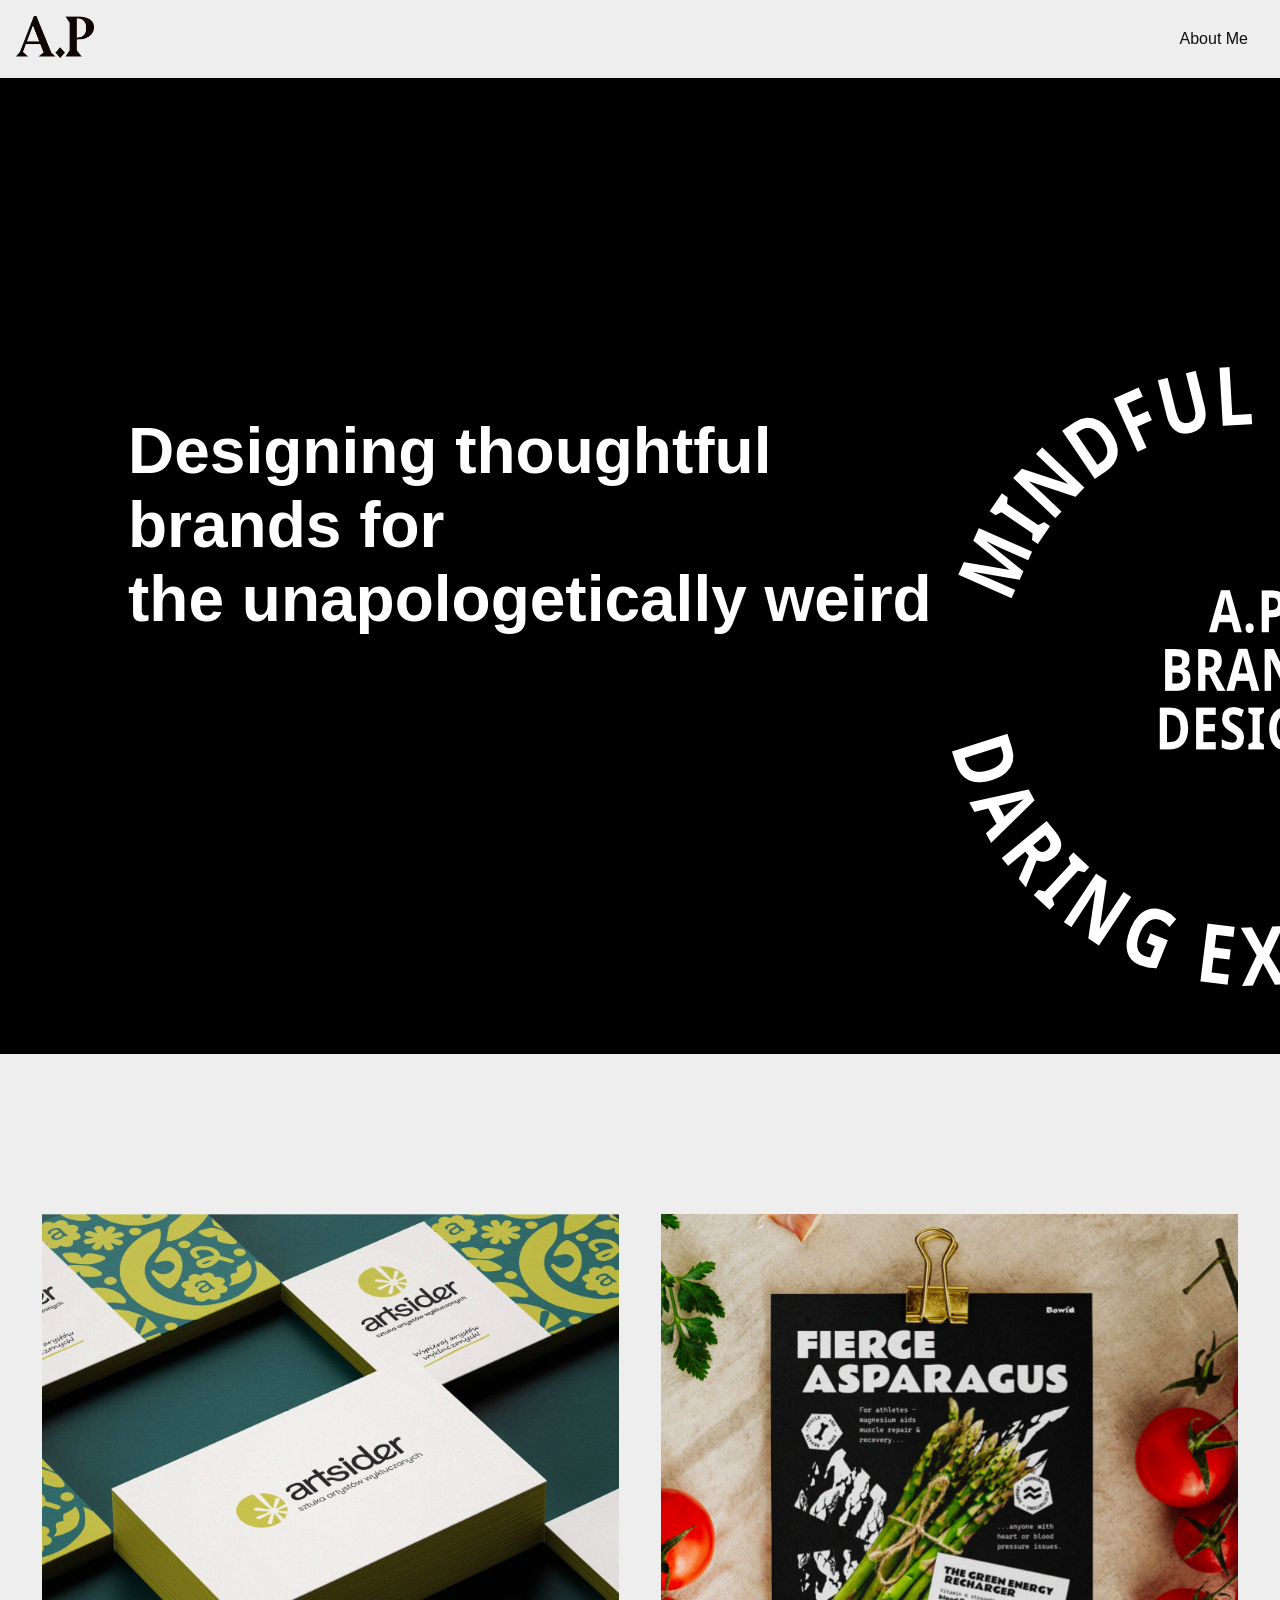
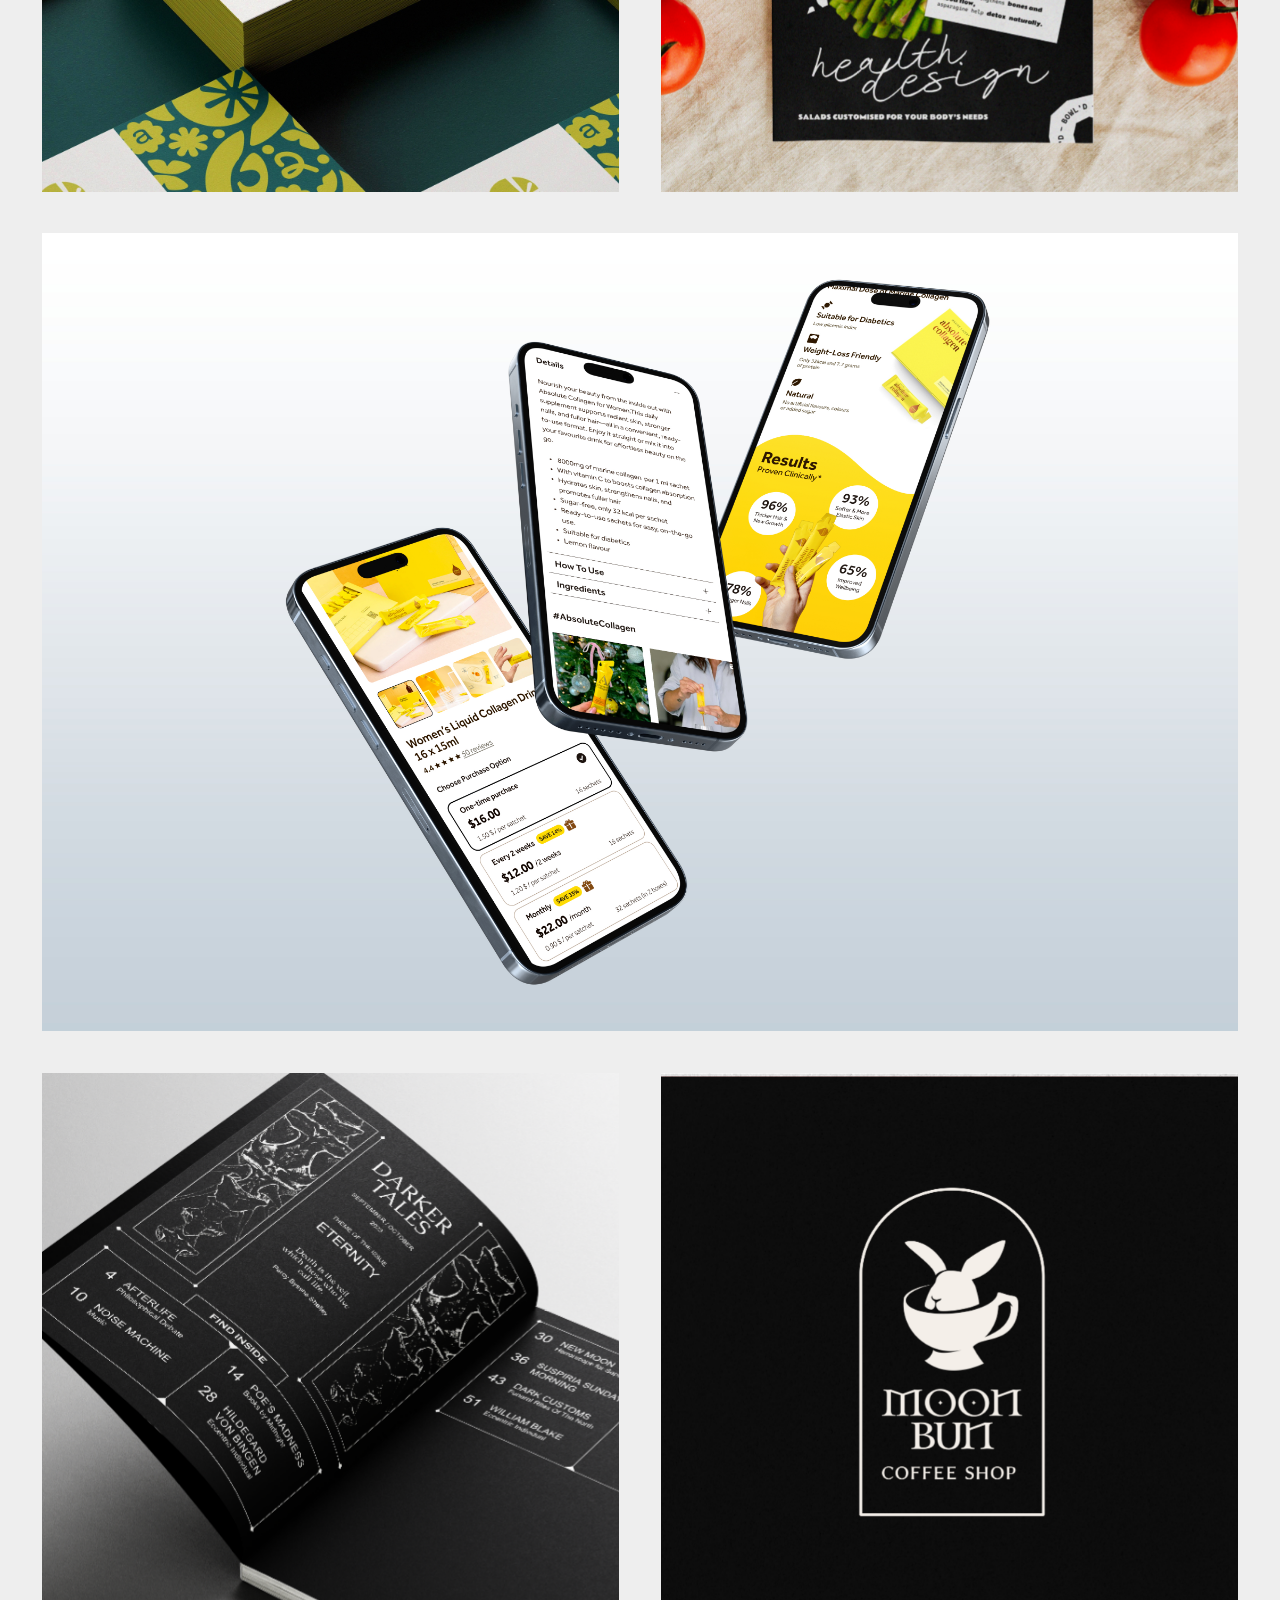
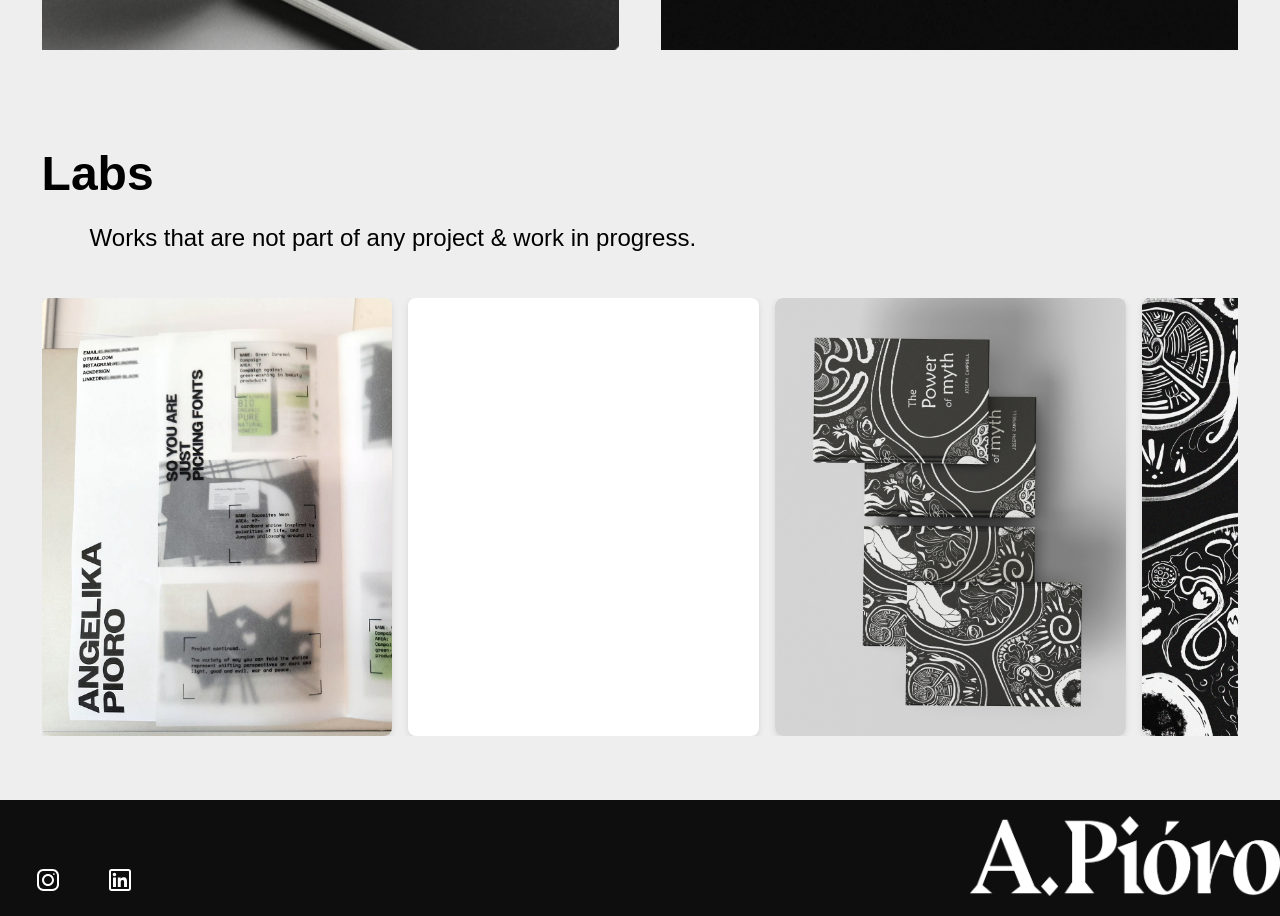
==== index.html @ 78fd86d2 "checking why the hell doesnt my live server works" ====
<!DOCTYPE html>
<html lang="en">
<head>
    <base href="https://apioro.github.io/portfolio/">
    <meta charset="UTF-8">
    <meta name="viewport" content="width=device-width, initial-scale=1.0">
    <title>Portfolio - Home</title>
    <link href="https://fonts.googleapis.com/css2?family=Urbanist:wght@400;500;700&display=swap" rel="stylesheet">
    <link rel="stylesheet" href="styles.css">
    <!-- Favicon for light mode -->
    <link rel="icon" href="logo/favicon-black.svg" media="(prefers-color-scheme: light)">

    <!-- Favicon for dark mode -->
    <link rel="icon" href="logo/favicon-white.svg" media="(prefers-color-scheme: dark)">
   
</head>
<body>
    <div id="navbar"></div>
   
     <!-- just for now taken away
        <section id="intro">
        <div id="intro-container">
            <div id="typing-text"></div>
        </div>
        <script src="intro.js"></script> -->

        <div class="header-wrapper black">
            <div>
                <div class="title white"> Designing thoughtful brands for 
                    <br> the unapologetically weird </div>
            </div>
            <div>
                <div class="badge"><img src="badge-noto-sans.png"></div>
            </div>
        </div>
        

    <section id="graphic-design">
        <div class="grid-container" id="grid-container">
            <!-- Tiles will be dynamically added here -->
        </div>
    <div class="project-title-index">Labs</div>
    <div class="text-index">Works that are not part of any project & work in progress.</div>
        <div class="gallery-container" id="gallery">
            <div class="gallery" id="galleryInner"></div>
        </div>

    </section>

    <script src="homepage-projects.js"></script>



    <script src="gallery.js"></script>

       
    <div id="footer-placeholder"></div>
    <script src="footer-loader.js"></script>
    <script src="menu-loader.js"></script>

</body>
</html>
---- styles.css ----
/* FONTS */
/* Bold BLUU NEXT */
@font-face {
  font-family: 'Bluu Next';
  src: url('/fonts/BluuNext-Bold.otf') format('opentype');
  font-weight: 700;
  font-style: normal;
  font-display: block;  /* text stays invisible until font loads */
}

/* Bold Italic */
@font-face {
  font-family: 'Bluu Next';
  src: url('/fonts/BluuNext-Bolditalic.otf') format('opentype');
  font-weight: 700;
  font-style: italic;
  font-display: block;  /* text stays invisible until font loads */
}
:root {
  overscroll-behavior: none;
}
/* Google Font: Urbanist */
body {
    font-family: 'Noto Sans', sans-serif;
    margin: 0;
    padding: 0;
    box-sizing: border-box;
    font-size: 16px;
    background-color: #eeeeee;
    min-height: 100vh;
     transition: background-color 0.2s ease;

      overscroll-behavior: none;
      overflow-x: hidden;
  
}

/* The article fills all the space between header & footer */

body {
  display: flex;
  flex-direction: column;
}


main {
overflow-x: hidden;
  flex: 1;
}


/*--__________*/


body.lightbox-open {
  overflow: hidden;
}

body.page-contact{
    background-color: #0e0e0e;
}

body.page-contact .nav-list{
    background-color: #0e0e0e;
}


header {
    position: sticky;
    top: 0;
    background-color: #333;
    z-index: 1000;
    width: 100%;
}

#footer-placeholder {
    display: flex;
    background-color: #0e0e0e;;
    z-index: 1000;
    padding:  1rem 2rem;
    padding-right: 0;
    justify-content: space-between;
    align-items: flex-end;
    
}

#footer-links {
    display: flex;
    flex-direction: row;
    gap: 2.5rem;        /* spacing between <a> items */
    align-items: flex-end; /* vertical alignment */
}

#footer-links h2 {
    margin: 0;
    font-size: 1.5rem;
}

#footer-links a {
   
    color: #fff;
    text-decoration: none;
    font-weight: 200;
}

/* footer logo */
#footer-logo img {
    max-height: 80px; /* scaled for responsiveness */
    width: auto;
}

.social-icon{
  max-width: 32px;
}

/* responsive for smaller screens */

   @media (max-width: 768px) {
    #footer-placeholder {
        padding: 1rem 2rem;
    }

     #footer-links {
        gap: 1rem;  
    }

    #footer-links h2 {
        font-size: 1rem;   /* shrink links slightly */
    }
    #footer-logo img {
        max-height: 40px;
    }
   

    .social-icon{
    max-width: 32px;
}
    }

  a .logo{
    text-decoration: none;
  }

#navbar {
    
    display: flex;
    justify-content: space-between;
    align-items: center; /* center vertically based on content */
    padding: 1rem 2rem 1rem 1rem;
    background-color: #eeeeee;
    
    position: sticky;
    top: 0;
    z-index: 1000;
    height: auto; /* or just remove it */
}

#navbar.logo {
    display: flex;
    flex-shrink: 0; 
    align-items: center; /* ensures the image sits centered in its container */
}

#navbar .logo img {
    content: url('/logo/initials-logo-black.png');
    max-height: 42px;         /* Set a relative height that fits your navbar */
    width: auto;            /* Keep aspect ratio */
    padding-top: 0px;
    margin-left:0px;
    
}

body.page-contact #navbar .logo img {
  content: url('/logo/initials-logo-white.png');
}



 @media (max-width: 768px) {
    .logo img{
    max-height: 34px;         /* Set a relative height that fits your navbar */
    width: auto;            /* Keep aspect ratio */
    padding-top: 0px;
    margin-left:0px;

    }
   

 }



.nav-list {
    list-style: none;
    display: flex;
    gap: 2rem;
    margin: 0;
    padding: 0;
    
}

.nav-list li a {
     font-family: 'Noto Sans', sans-serif;
    font-size: 1rem;
    text-decoration: none;
    color: rgb(15, 15, 15);
    transition: color 0.3s ease;
}
 @media (max-width: 768px){
     .nav-list li a {
    font-size: 1rem; /* smaller than default 1.3rem */
    }
 }

.nav-list li a.active {
    font-weight: bold;           
    pointer-events: none;      
    color: #996211;             
}

.nav-list li a:hover {
    color: #996211;
}

/*NAV CUSTOM COLORS FOR THE BODY PAGE CONTACT */

body.page-contact #navbar {
    background-color: #0e0e0e;; 
}

body.page-contact #navbar .nav-list li a {
    color: #ececea; 
}

body.page-contact #navbar .nav-list li a :hover{
    color: #000;
}




.button-wrapper {
    display: flex;
    justify-content: center; 

    margin: 2rem;
    margin-bottom: 4rem;
}
.button {

    font-family: Urbanist;
    font-size: 20px;
    color: #000;
    background: transparent;   /* initial background */
    text-decoration: none;     /* remove underline */
    
    width: fit-content;
    display: flex;
    padding: 15px 19px;
    justify-content: center;
    align-items: center;

    gap: 10px;

    border: 1.4px solid #323232;
}

.button:hover,
.button:focus{
    background: #705B06;
    color: #dfdbd3;
    border: 1.4px solid #dfdbd3;

    cursor: pointer;
}


/*Gallery (labs) index page*/

.gallery-container {
  margin-top:0.5rem;
  overflow-x: auto;
  overflow-y: hidden;
  white-space: nowrap;
  -webkit-overflow-scrolling: touch;
  scrollbar-width: none; /* Firefox */
}

.gallery-container::-webkit-scrollbar {
  display: none; /* Chrome, Safari */
}


.gallery {
  display: flex;
  gap: 16px;
}

.gallery-item {
  flex: 0 0 calc((100% / 3.3) - 12px); /* 4 items per view with spacing */
  background: white;
  border-radius: 8px;
  box-shadow: 0 2px 6px rgba(0,0,0,0.1);
  text-align: center;
  overflow: hidden;
}

.gallery-item {
  flex: 0 0 calc((100% / 3.3) - 12px); /* 4 items per view with spacing */
  background: white;
  border-radius: 8px;
  box-shadow: 0 2px 6px rgba(0,0,0,0.1);
  text-align: center;
  overflow: hidden;
}

.gallery-item img {
  width: 100%;
  height: auto;
  display: block;
}

.gallery-item img,
.gallery-item video {
  user-drag: none;          /* Safari */
  -webkit-user-drag: none;  /* Safari */
  -moz-user-drag: none;     /* Firefox */
  -ms-user-drag: none;      /* IE/Edge */
  pointer-events: auto;     /* Keep clickable */
  user-select: none;        /* Prevent text selection */
  -webkit-user-select: none;
  -moz-user-select: none;
  -ms-user-select: none;

   transition: transform 0.3s ease;
  will-change: transform;
  
}

.gallery-item:hover img,
.gallery-item:hover video {
  transform: scale(1.03);
}


.header-wrapper{
    display: flex;
    flex-direction:row;
    padding-top: 18rem;
    padding-bottom: 4rem;
    margin-bottom: 6rem;
    padding-left: 8rem;
    padding-right: 8rem;
}

.header-wrapper.black{
    background-color: #000;
}


.title {
    font-size: 4rem;
    font-weight: bold;
    padding-bottom: 0rem;
    padding-top:3rem;
}

.title.white {
  color: white;
}

.subheader {
    font-size: 1.2rem;
    font-weight: bold;
    padding-bottom: 0rem;
    padding-top: 0.6rem;
}

.badge{
      width: 200px;
  right: 0;
  bottom: 0;
}


/*for js lightbox(large image ) effect */

#lightboxOverlay {
    position: fixed;
  top: 0;
  left: 0;
  width: 100vw;
  height: 100vh;                /* full viewport height */
  background-color: rgba(0, 0, 0, 0.8);
  display: flex;
  justify-content: center;
  align-items: center;
  cursor: pointer;
  z-index: 1000;               /* make sure it’s above everything */
  
  /* Fix stacking and rendering bugs on mobile Firefox */
  transform: translateZ(0);
  contain: strict;

  /* Enable smooth scrolling if content overflows */
  overflow: auto;
  -webkit-overflow-scrolling: touch;
  
  /* Start hidden, for your fade-in */
  opacity: 0;
  transition: opacity 0.35s ease;
}

#lightboxOverlay.visible {
  opacity: 1;
}

#lightboxOverlay img {
  opacity: 0;
  transform: scale(0.9);
  transition: opacity 0.35s ease, transform 0.35s ease;
}

#lightboxOverlay.visible img {
  opacity: 1;
  transform: scale(1);
}


/*end of gallery*/
section {
    flex: 1;
    box-sizing: border-box;
    padding: 4rem 2.6rem;
    text-align: left;  /* Align text to the left */
}

@media (max-width: 768px) {
    
   section {
      box-sizing: border-box;
    padding: 4rem 0.6rem;
    text-align: left;  /* Align text to the left */
  
}
}


#project1 {
    padding: 50px 20px;
    text-align: left;  /* Align text to the left */
}

.project-header {
    display: flex;
    flex-direction: column;
    align-items: center;
   margin-top:0;
    max-width: 76vw;
    margin: auto;
}

.project-header h1{
    font-size: 3.2rem;
    margin-top: 70px;
    margin-bottom: 0;
}

.project-image {
    background-color: #ccc; /* Placeholder color */
    width: fit-content;     /* Full width */
    height: auto;          /* Set height to auto for flexibility */
    max-width: 76vw;
    border-radius: 20px;   /* Rounded corners */
    padding: 0;
    overflow: hidden;       /* Ensures no overflow */
}

.project-image img {
    width: 100%;            /* Ensures the image fills the container */
    height: auto;          /* Keeps the aspect ratio */
    border-radius: 20px;   /* Rounded corners */
    display: block;       /* Ensures the image is a block element */
    object-fit: cover;      /* Ensures the image covers the area */
}

.project-details {
    display: flex;
    flex-direction: column;
    gap: 20px; /* Space between sections */
    max-width: 76vw;
    margin: 100px auto 140px auto;
}


.project-details h2{
    margin-top: 0;
}



.project-info {
    display: flex;
    flex: 1 1 200px;
    flex-wrap: wrap; /* Allow wrapping for smaller screens */
    justify-content: space-between;
    gap: 100px; /* Space between items */
    max-width: 70vw;
    margin-top: 60px;
}

.project-info div {
    
    flex: 0 1 auto;       /* Items grow to fit content but also shrink */
    max-width: 250px;
    width: fit-content;     
    font-size: 1.1rem;
    font-weight: 500;
    line-height: 2rem;
    color: hsl(0, 0%, 31%);
}

.tasks ul{
    list-style-type: none;
    padding: 0;             /* Removes default padding */
    margin: 0;              /* Removes default margin */
}

.tools ul{
    list-style-type: none;
    padding: 0;             /* Removes default padding */
    margin: 0;              /* Removes default margin */
}

.project-info strong {
    font-weight: 700; /* Bold for titles */
}

.case-study {
    display: flex;
    min-width: 500px;
    max-width: 950px;          /* Set your desired maximum width */
    background-color: #f0f0f0;  /* Light gray background */
    border-radius: 10px;        /* Rounded corners */
    margin: 20px auto;             /* Spacing between case studies */
    text-decoration: none;             /* Remove default anchor styles */
    transition: transform 0.3s;       /* Smooth transition for hover effect */
    padding: 20px;              /* Padding inside the case study */
}

.case-study:hover {
    transform: scale(1.02);           /* Slightly enlarge on hover */
}

.case-study-info {
    flex: 1;                    /* Takes up the remaining space */
    padding: 20px;             /* Padding around text */
}

.case-study-image {
    background-color: #ccc;    /* Grey rectangle for placeholder */
    flex: 0 0 200px;           /* Fixed width for image section */
    height: 150px;             /* Set height for image */
    border-radius: 10px;       /* Rounded corners */
    margin-right: 20px;        /* Spacing between image and text */
}

.case-study h2 {
    font-size: 1.5rem;         /* Size for the title */
    margin: 10px 0;           /* Spacing around the title */
    text-decoration: none;
    color: #000;
}

.case-study p {
    color: #444;               /* Darker text for description */
    
    line-height: 1.6;          /* Increase line spacing for readability */
}

/* Section Colors (If needed) */
#ux-cases {
    background-color: #fff;    /* White background for case studies */
}

/* Tile Styles for project pages - no zoom in*/

.grid-item {
    width: 100%;
    position: relative;
    overflow: hidden;
    border-radius: 0px; /* Rounded corners */
    
}

.grid-item img {
    width: 100%;
    height: auto;     /* this keeps the aspect ratio */
    max-height: 100vh; 
    display: block;
    border-radius: 0px; /* Match the border-radius of the tile */
    object-fit: cover;
    object-position: 50% 50%;
    
}

/* Classes for different sizes of items */
.grid-item.large {
    grid-column: span 2; /* Span 2 columns */
}

.grid-item.half {
    grid-column: span 1; /* Span 1 column */
}


.grid-item h2 {
    font-size: 1.5rem;            /* Size for the title */
    margin: 10;                    /* Remove default margins */
    color: #000;                  /* Title color */
}


@media (max-width: 768px) {
    .grid-item.large,
    .grid-item.half {
        grid-column: span 1;         /* full width of single column */
    }
}



/* Tile Styles for homepage*/

.homepage-grid-item {
    width: 100%;
    position: relative;
    overflow: hidden;
    border-radius: 0px; /* Rounded corners */
    transition: transform 0.3s;
    background-color: transparent; /* Placeholder background */
    
    
}

.homepage-grid-item img {
    width: 100%;
    height: auto;     /* this keeps the aspect ratio */
    max-height: 100vh; 
    display: block;
    border-radius: 0px; /* Match the border-radius of the tile */
    object-fit: cover;
    object-position: 50% 50%;
    
}

/* Classes for different sizes of items */
.homepage-grid-item.large {
    grid-column: span 2; /* Span 2 columns */
}

.homepage-grid-item.half {
    grid-column: span 1; /* Span 1 column */
}

.homepage-grid-item img,
.homepage-grid-item video {
  transition: transform 0.3s ease;
  will-change: transform;
}

.homepage-grid-item:hover img,
.homepage-grid-item:hover video {
  transform: scale(1.03);
}

.homepage-grid-item h2 {
    font-size: 1.5rem;            /* Size for the title */
    margin: 10;                    /* Remove default margins */
    color: #000;                  /* Title color */
}

/* Base overlay styling */
.overlay {
  position: absolute;
  top: 0;
  left: 0;
  width: 100%;
  height: 100%;
  pointer-events: none;
  opacity: 0;
  transition: opacity 0.4s ease;
}

.homepage-grid-item:hover .overlay {
  opacity: 1;
}

/* Shared text styles */
.overlay-title,
.overlay-category {
  position: absolute;
  font-family: 'Urbanist', sans-serif;
  font-weight: 800;
  font-size: 2.1rem;
  padding: 0.6em 1em;
  pointer-events: none;
  text-transform: uppercase;
  letter-spacing: 0.05em;
}

/* Positioning */
.top-left {
  top: 0;
  left: 0;
}

.bottom-right {
  bottom: 0;
  right: 0;
}

/* Themes */
.overlay.light .overlay-title,
.overlay.light .overlay-category {
  color: rgb(252, 251, 247);
}

.overlay.dark .overlay-title,
.overlay.dark .overlay-category {
  color: rgb(14, 13, 13);
}

@media (max-width: 768px) {
    .overlay-title, .overlay-category {
        font-size: 1.2rem;  /* smaller on tablets */
    }
   
}

/* Tile Styles for inside projects*/


.grid-container {
    box-sizing: border-box;
    display: grid;
    grid-template-columns: 1fr 1fr; /* it should be: repeat(10, 1fr) - later but it changes on homepage for some reason too! */
    gap: 2.6rem;
    max-width: 100%;
    margin: 0 auto;
    width: 100%; /* Full container width */
    grid-auto-rows: auto; /* Ensures equal height for items */
    
}


@media (max-width: 768px) {
    .grid-container {
        grid-template-columns: 1fr; /* stack all items in one column */
        padding: 0 10px;             /* optional padding */
        gap: 1rem;                   /* spacing between items */
    }

    .homepage-grid-item.large,
    .homepage-grid-item.half {
        grid-column: span 1;         /* full width of single column */
    }
}


.project-title-index {
    text-align: left;      /* aligns the text to the left*/
    padding-right: 3rem;    /* optional spacing from the edge */
    padding-top: 6rem;
    padding-bottom: 1.4rem;
    font-size: 3rem;
    font-weight: bold;
}

.text-index {
    font-size: 1.5rem;
    font-weight: 500;
    padding-left: 3rem;
    padding-bottom: 2.4rem;
}


@media (max-width: 768px) {
  .project-title-index {
    padding-left: 1rem;
    font-size: 2.2rem;
  }
  .text-index {
    font-size: 1.2rem;
    font-weight: 500;
    padding-left: 1rem;
    padding-bottom: 2.4rem;
    }

}

.project-info-container {
    display: flex;
    padding-left: 8rem;
    padding-right: 8rem;
    padding-top: 3rem;
    padding-bottom: 3.4rem;
    gap:6rem;
    
}


.project-description-graphic-design {
    line-height: 2rem;
    font-size: 1.2rem;
    font-weight: 500;
   flex: 1;
    
    

}

.project-description-graphic-design b{

    font-weight: 900;

}

.project-title-graphic-design {
    font-size: 5rem;
    font-weight: bold;
    padding-left: 8rem;
    padding-bottom: 0rem;
    padding-top:3rem;

}

.project-tags {
    font-size: 1.2rem;
    text-transform: capitalize;
    font-weight: bold;
    padding-left: 8rem;
    padding-bottom: 0rem;
    padding-top:0.6rem;

}

@media (max-width: 768px) {  /* adjust breakpoint if needed */
  .project-info-container {
    flex-direction: column; /* stack vertically on small screens */
    gap: 1.5rem;            /* space between items */
    padding-left: 2rem;     /* reduce padding for mobile */
    padding-right: 2rem;
    padding-bottom: 3rem;
  }
.project-title-graphic-design {
    font-size: 2.2rem;
    font-weight: bold;
    padding-left: 2rem;
    padding-bottom: 1.4rem;

}
  .project-description-graphic-design {
    width: 100%;            /* make each description full width */
  }
}


.fade-in-up {
  opacity: 0;
  transform: translateY(30px);
  transition: opacity 0.8s ease-out, transform 0.8s ease-out;
  will-change: opacity, transform;
}

.fade-in-up.visible {
  opacity: 1;
  transform: translateY(0);
}




/* Container centered vertically and horizontally */
#intro-container {
    display: flex;
    justify-content: center; /* Horizontally center the block */
    /* align-items: center; Vertically center the block */
    height: 40vh; /* Full viewport height */
    padding: 20px;
}

/* Text block */
#typing-text {
    font-size: 6.5rem; /* Adjust text size */
    font-weight: 700;
    max-width: 1200px; /* Constrain the block width */
    width: 100%; /* Make it responsive */
    line-height: 1.2; /* Space between lines */
    text-align: center; /* Text starts from the left */
    white-space: pre-wrap; /* Ensure text wraps to the next line */
}

@media (max-width: 768px) {
    #typing-text {
        font-size: 7vw; /* Increase font size for small screens */
        padding: 10px; /* Add padding for better spacing */
        max-width: 100%; 
    }
}

/* For the highlighted last word "sensible" */
.highlight-sensible {
    color: #fede0c;
}

.highlight-creative {
    color: #9ac4f8;
}

.highlight-fun {
    color: #d44ef9 ;
}

.highlight-boonka {
    color: #550a26;
}

.highlight-lizzanka {
    color: #6aba01;
}

.content-project {
    display: flex; /* Flexbox for sidebar and content */
    align-items: flex-start; /* Align to the top */
} 



/* Sidebar */
.sidebar-project {
    
    width: 300px; /* Fixed width for sticky behavior */
    position: sticky;
    top: 60px; /* Distance from the top when sticky */
    margin-right: 30px;
    padding: 0;
    box-sizing: border-box; /* Include padding in width */
    flex-grow: 0;
}

.sidebar-project ul {
    list-style: none;
    margin: 0;
    padding: 0;
}

.sidebar-project a {
    text-decoration: none;
    color: rgb(102, 102, 102);
    padding: 20px;
    line-height: 3rem;
    font-size: 1.2rem;
    padding: 0;
}

.sidebar-project a:hover {
    color: black;
    font-weight: 500;
    transition: all 0.3s;
}

.sidebar-project a.active {
    color: rgb(0, 0, 0);
    font-weight: 500;

}





/* Content */
.project-part {
    flex: 1; /* Take up the remaining space */
    padding: 20px;
    max-width: 950px; /* Optional width cap */
    box-sizing: border-box;
}

.logo-section {
    width: fit-content;
    margin: auto;
}
.project-part h1 {
    font-weight: 700;
    text-align: left;
    font-size: 3.6rem;
    margin-bottom: 30px;
    margin-top: 0;
    
}

.project-part h3 {
    font-weight: 500;
    text-align: left;
    font-size: 2rem;
    margin-bottom: 0;
    margin-top: 0;
    
}
.project-part h4 {
    font-weight: 600;
    text-align: left;
    font-size: 1.2rem;
    margin-bottom: 10px;
    margin-top: 0;
    
}

.project-part .h2-center {
    font-size: 2.8rem;
    font-weight: 700;
    margin-bottom: 20px;
    text-align: center;
}

.project-part .h2-left {
    font-size: 2.8rem;
    font-weight: 700;
    margin-bottom: 20px;
    text-align: left;
}

.project-part .p-center {
    font-size: 1rem;
    line-height: 1.5;
    max-width: 500px;
    margin: 0 auto;
    margin-bottom: 80px;
    margin-top: 30px;
    text-align: center;
}

.project-part .p-left  {
    font-size: 1rem;
    text-align: left;
    line-height: 1.8;
    max-width: fit-content;
    margin: 0 ;
    margin-bottom: 10px;
    margin-top: 0;
}

  .project-part  li {
    margin-bottom: 16px;
    list-style-position: outside;
  }

  .project-part  img {
   max-width: 800px;
  }


.content-tile-top {
    display: flex;
    align-items: center;
    background-color: #dfdbd3;
    border-radius: 20px 20px 0px 0px;
    font-size: 1rem;
    text-align: left;
    line-height: 1.8;
    padding: 36px;
    margin-bottom: 10px;  
    
}

.inner-container-50 {
    flex:1 1 0px;
    width: 0;
    
}
.header-and-icon{
    display: flex;
    align-items: center;
    font-size: 1.8rem;
    gap:20px;
}

.content-tile-middle {
    display: flex;
    align-items: center;
    background-color: #dfdbd3;
    font-size: 1rem;
    text-align: left;
    line-height: 1.8;
    padding: 36px;
    margin-bottom: 10px;

}
.content-tile-bottom {
    display: flex;
    align-items: center;
    background-color: #dfdbd3;
    border-radius: 0px 0px 20px 20px;
    font-size: 1rem;
    text-align: left;
    line-height: 1.8;
    padding: 36px;
    margin-bottom: 140px;

}
.content-tile p {
    margin:0;
}
/*  
.custom-divider {
    justify-content: center ;
    display: flex;
    border-top: 1px solid #666; 
    max-width: 950px;        
    margin: 100px auto;      */    

.dynamic-content-container {
    max-width: 950px;
    margin: auto;
    display: flex;
    flex-wrap: wrap;
    justify-content: space-between;
    gap: 20px;
}

/* dynamic container is a wrapper */

.dynamic-content-container > div {
    flex: 0 0 300px; /* Fixed width of 300px */
    display: flex;
    flex-direction: column;
    align-items: center;
    max-width: 300px; /* Ensures content stays below 300px */
}

.dynamic-content-container div img {
    width: 160%; /* Ensures the image takes up full width of the container */
    height: auto; /* Keeps the image aspect ratio */
    max-width: 900px; /* Locks the image width to 300px */
}

form{
  display:flex;
  flex-direction:column;
  padding-left: 8rem;
  gap:20px;
  max-width:720px; /* optional */
}

/* Labels stack input below text */
label{
  display:block;
  font-family:'Noto Sans', sans-serif;
}

/* Only style text-like inputs */
input[type="text"],
input[type="email"],
input[type="search"],
input[type="tel"],
input[type="url"],
input[type="password"],
textarea,
select {
  background-color:#e8e8e8;
  padding:12px 16px;
  outline:none;
  width:100%;
  color:#3f3f3f;
  border-radius:8px;
  border:1px solid #d1d1d1;
  transition:border-color 0.1s ease;
  font-family:inherit;
  font-size:16px;
  box-sizing:border-box;
  margin-top:0.6rem;
}

/* Placeholder color */
input::placeholder,
textarea::placeholder { color:#ccc; }

/* Checkbox reset + nicer look */
input[type="checkbox"]{
  width:auto;
  margin:0;              /* remove top margin from global rule */
  accent-color:#596A95;  /* modern browsers */
}

/* Services group */
.services-group{
  border:none;
  padding:0;
  margin:0;
}

.services-group legend{
  font-weight:600;
  margin-bottom:0.5rem;
  font-family:'Noto Sans', sans-serif;
}

/* Grid list for checkboxes */
.services-list{
  display:grid;
  gap:0.6rem 1rem;
  grid-template-columns:repeat(auto-fit, minmax(220px, 1fr));
}

.checkbox-label{
  font-family:'Noto Sans', sans-serif;
  display:flex;
  align-items:center;
  gap:0.5rem;
  line-height:1.2;
}

/* Button (optional) */
button[type="submit"]{
  padding:12px 16px;
  border-radius:8px;
  border:1px solid #2B3040;
  background:#222630;
  color:#fff;
  font-size:16px;
  cursor:pointer;
}
button[type="submit"]:hover{ opacity:0.95; }
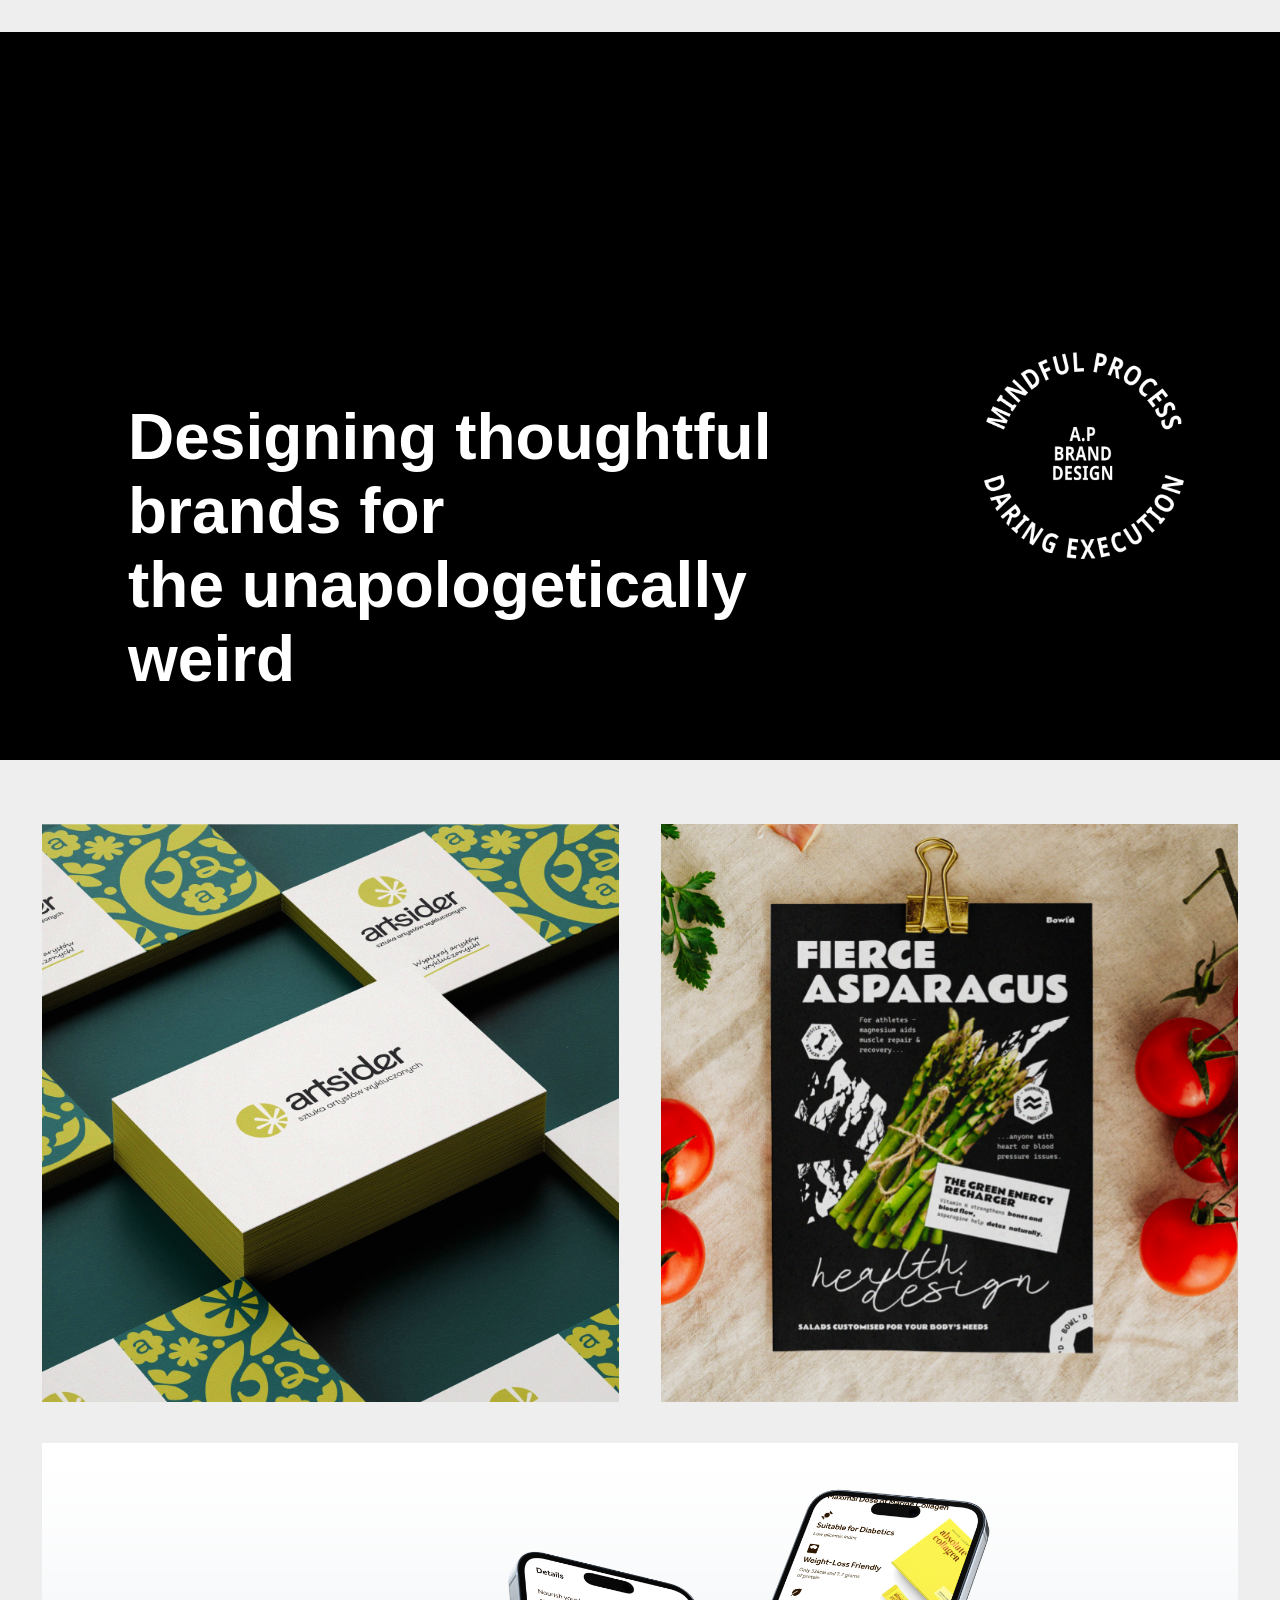
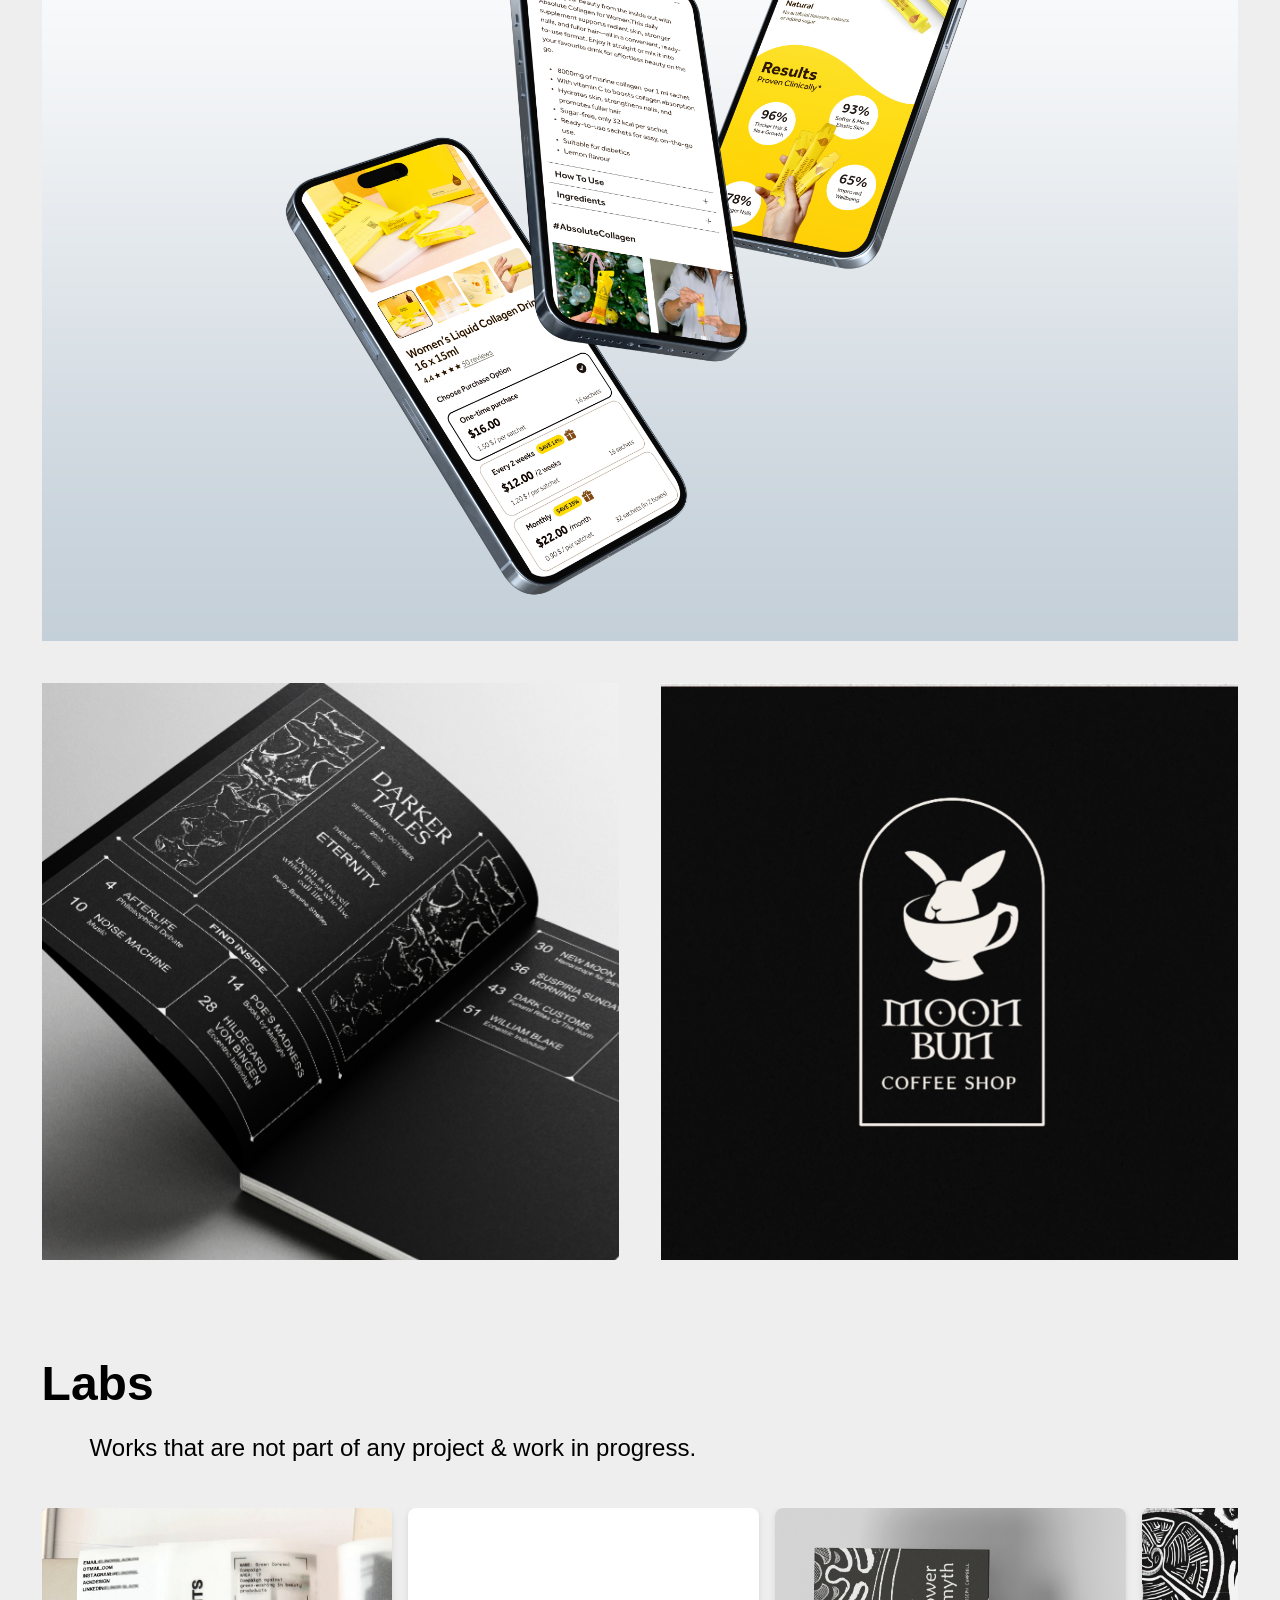
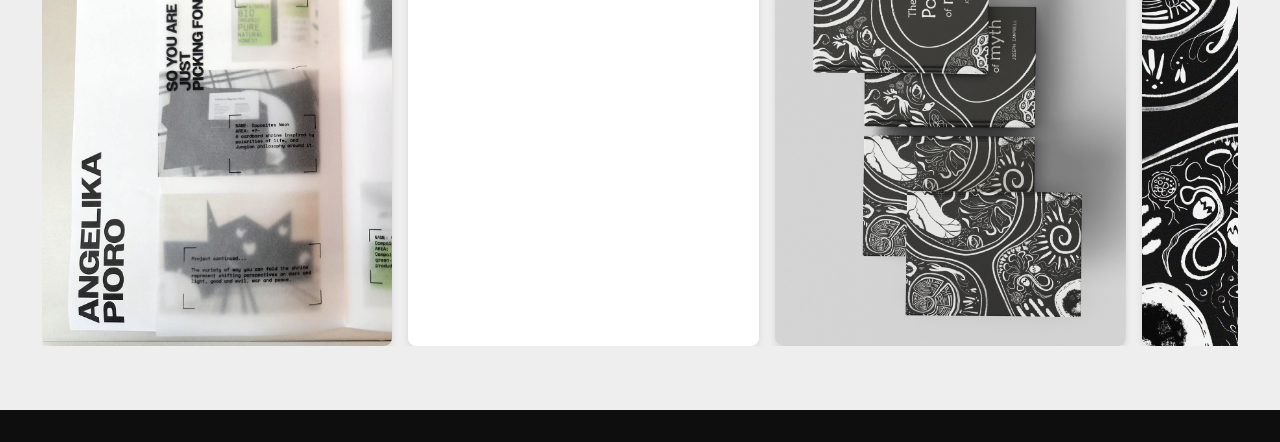
==== commit 5970dfac: "banner might be made?" ====
--- a/index.html
+++ b/index.html
@@ -1,7 +1,7 @@
 <!DOCTYPE html>
 <html lang="en">
 <head>
-    <base href="https://apioro.github.io/portfolio/">
+    
     <meta charset="UTF-8">
     <meta name="viewport" content="width=device-width, initial-scale=1.0">
     <title>Portfolio - Home</title>
@@ -25,7 +25,7 @@
         <script src="intro.js"></script> -->
 
         <div class="header-wrapper black">
-            <div>
+            <div class="wrapper">
                 <div class="title white"> Designing thoughtful brands for 
                     <br> the unapologetically weird </div>
             </div>
@@ -55,8 +55,8 @@
 
        
     <div id="footer-placeholder"></div>
-    <script src="footer-loader.js"></script>
-    <script src="menu-loader.js"></script>
+    <script src="/portfolio/footer-loader.js"></script>
+    <script src="/portfolio/menu-loader.js"></script>
 
 </body>
 </html>
--- a/styles.css
+++ b/styles.css
@@ -346,17 +346,21 @@
 .header-wrapper{
     display: flex;
     flex-direction:row;
-    padding-top: 18rem;
+    gap:4rem;
+    padding-top: 20rem;
     padding-bottom: 4rem;
-    margin-bottom: 6rem;
+    margin-bottom: rem;
     padding-left: 8rem;
-    padding-right: 8rem;
+    padding-right: 6rem;
 }
 
 .header-wrapper.black{
     background-color: #000;
 }
 
+.wrapper{
+    flex-grow: 1;
+}
 
 .title {
     font-size: 4rem;
@@ -366,7 +370,7 @@
 }
 
 .title.white {
-  color: white;
+  color: rgb(255, 255, 255);
 }
 
 .subheader {
@@ -377,11 +381,14 @@
 }
 
 .badge{
-      width: 200px;
+    
   right: 0;
   bottom: 0;
 }
 
+.badge img{
+     width: 200px;
+}
 
 /*for js lightbox(large image ) effect */
 
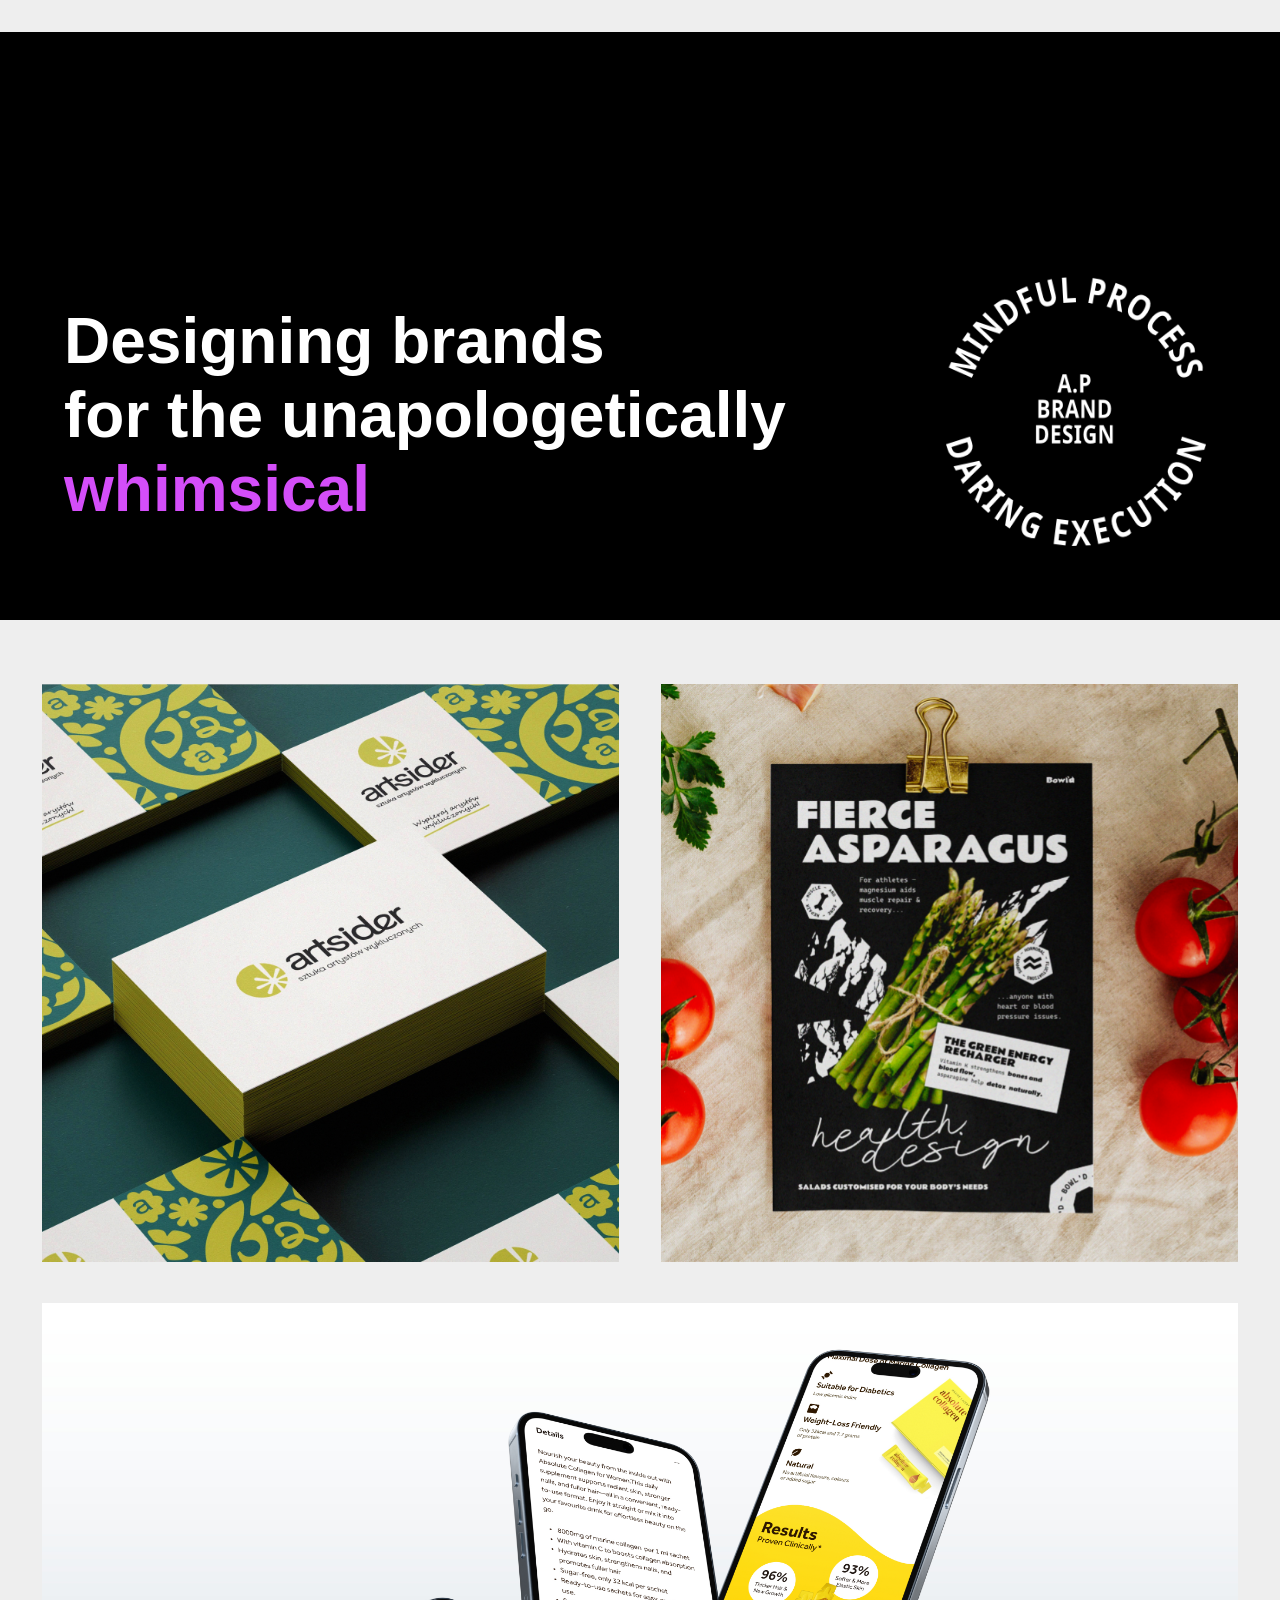
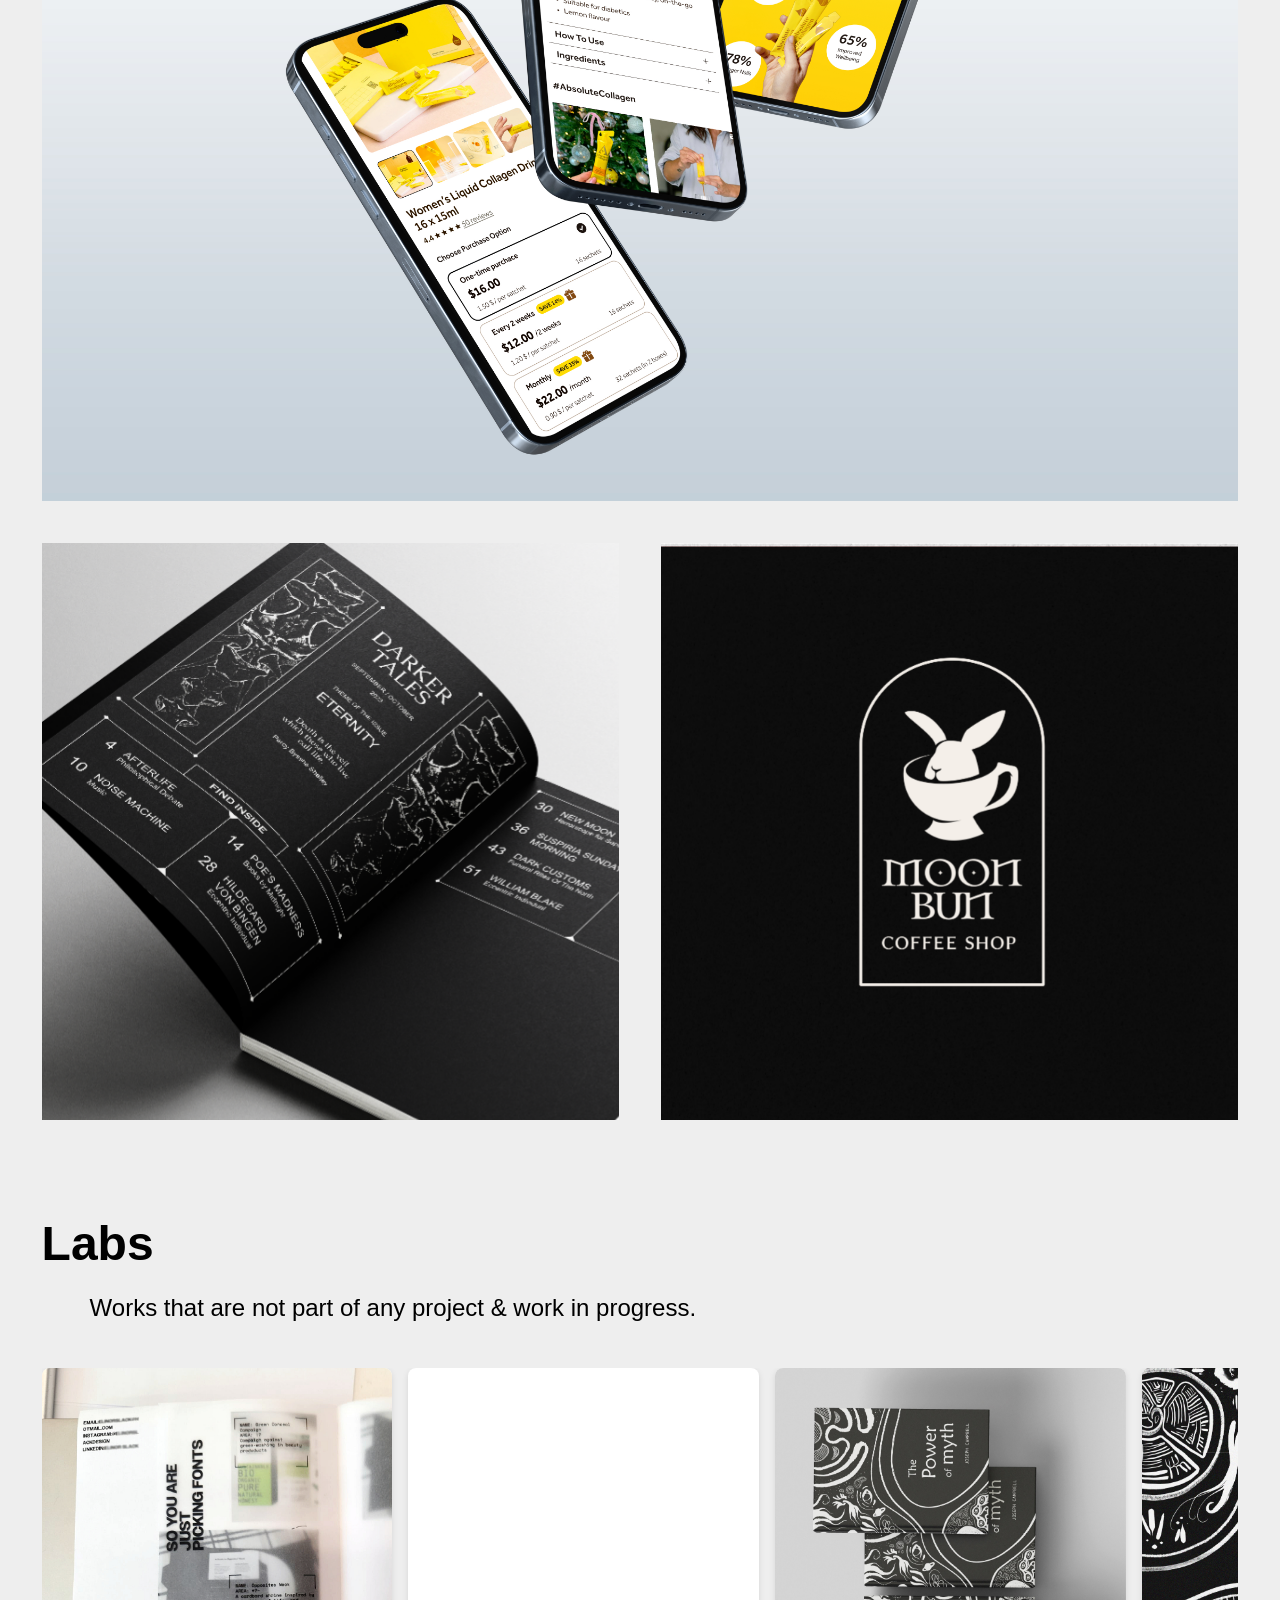
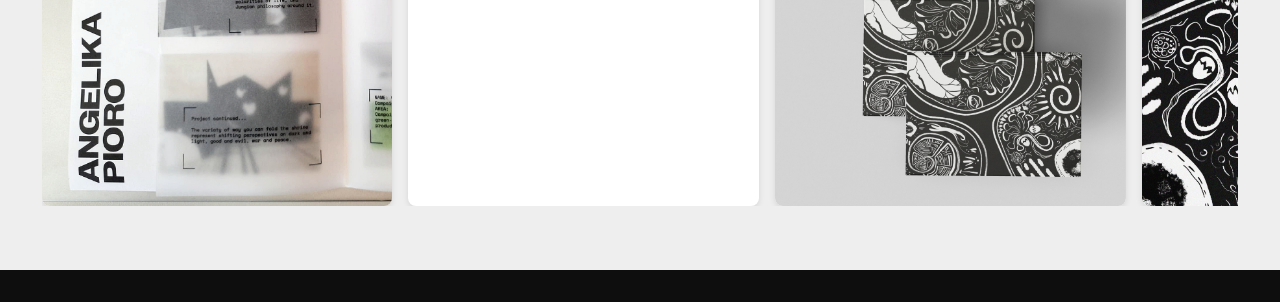
==== commit 4cd6c6b8: "baner with type" ====
--- a/index.html
+++ b/index.html
@@ -22,16 +22,19 @@
         <div id="intro-container">
             <div id="typing-text"></div>
         </div>
-        <script src="intro.js"></script> -->
+       -->
 
         <div class="header-wrapper black">
             <div class="wrapper">
-                <div class="title white"> Designing thoughtful brands for 
-                    <br> the unapologetically weird </div>
+                <!--<div class="title white"> Designing brands 
+                    <br>for the unapologetically 
+                    <br>weird </div> -->
+                    <div id="typing-text"></div>
+                    <script src="intro.js"></script>
             </div>
-            <div>
+           
                 <div class="badge"><img src="badge-noto-sans.png"></div>
-            </div>
+            
         </div>
         
 
--- a/styles.css
+++ b/styles.css
@@ -346,12 +346,12 @@
 .header-wrapper{
     display: flex;
     flex-direction:row;
+    justify-items:flex-end;
     gap:4rem;
-    padding-top: 20rem;
+    padding-top: 14rem;
     padding-bottom: 4rem;
-    margin-bottom: rem;
-    padding-left: 8rem;
-    padding-right: 6rem;
+    padding-left: 4rem;
+    padding-right: 4.6rem;
 }
 
 .header-wrapper.black{
@@ -360,10 +360,12 @@
 
 .wrapper{
     flex-grow: 1;
+    min-height: 300px;
 }
 
 .title {
-    font-size: 4rem;
+    line-height: 5*1.2rem;
+    font-size: 5rem;
     font-weight: bold;
     padding-bottom: 0rem;
     padding-top:3rem;
@@ -381,13 +383,17 @@
 }
 
 .badge{
-    
-  right: 0;
-  bottom: 0;
+    margin-left: auto;      /* push to right */
+    display: flex;          /* make badge a flex container */
+    flex-direction: column; /* vertical stacking */
+    justify-content: flex-end; /* push image to bottom of badge div */
+  
 }
 
 .badge img{
-     width: 200px;
+     width: 260px;
+     bottom: 0;
+     padding-bottom: 10px;
 }
 
 /*for js lightbox(large image ) effect */
@@ -899,12 +905,13 @@
 
 /* Text block */
 #typing-text {
-    font-size: 6.5rem; /* Adjust text size */
-    font-weight: 700;
-    max-width: 1200px; /* Constrain the block width */
-    width: 100%; /* Make it responsive */
-    line-height: 1.2; /* Space between lines */
-    text-align: center; /* Text starts from the left */
+    line-height: 4*1.2rem;
+    font-size: 4rem;
+    font-weight: bold;
+    padding-bottom: 0rem;
+    padding-top:3rem;
+
+    color:#fff;
     white-space: pre-wrap; /* Ensure text wraps to the next line */
 }
 
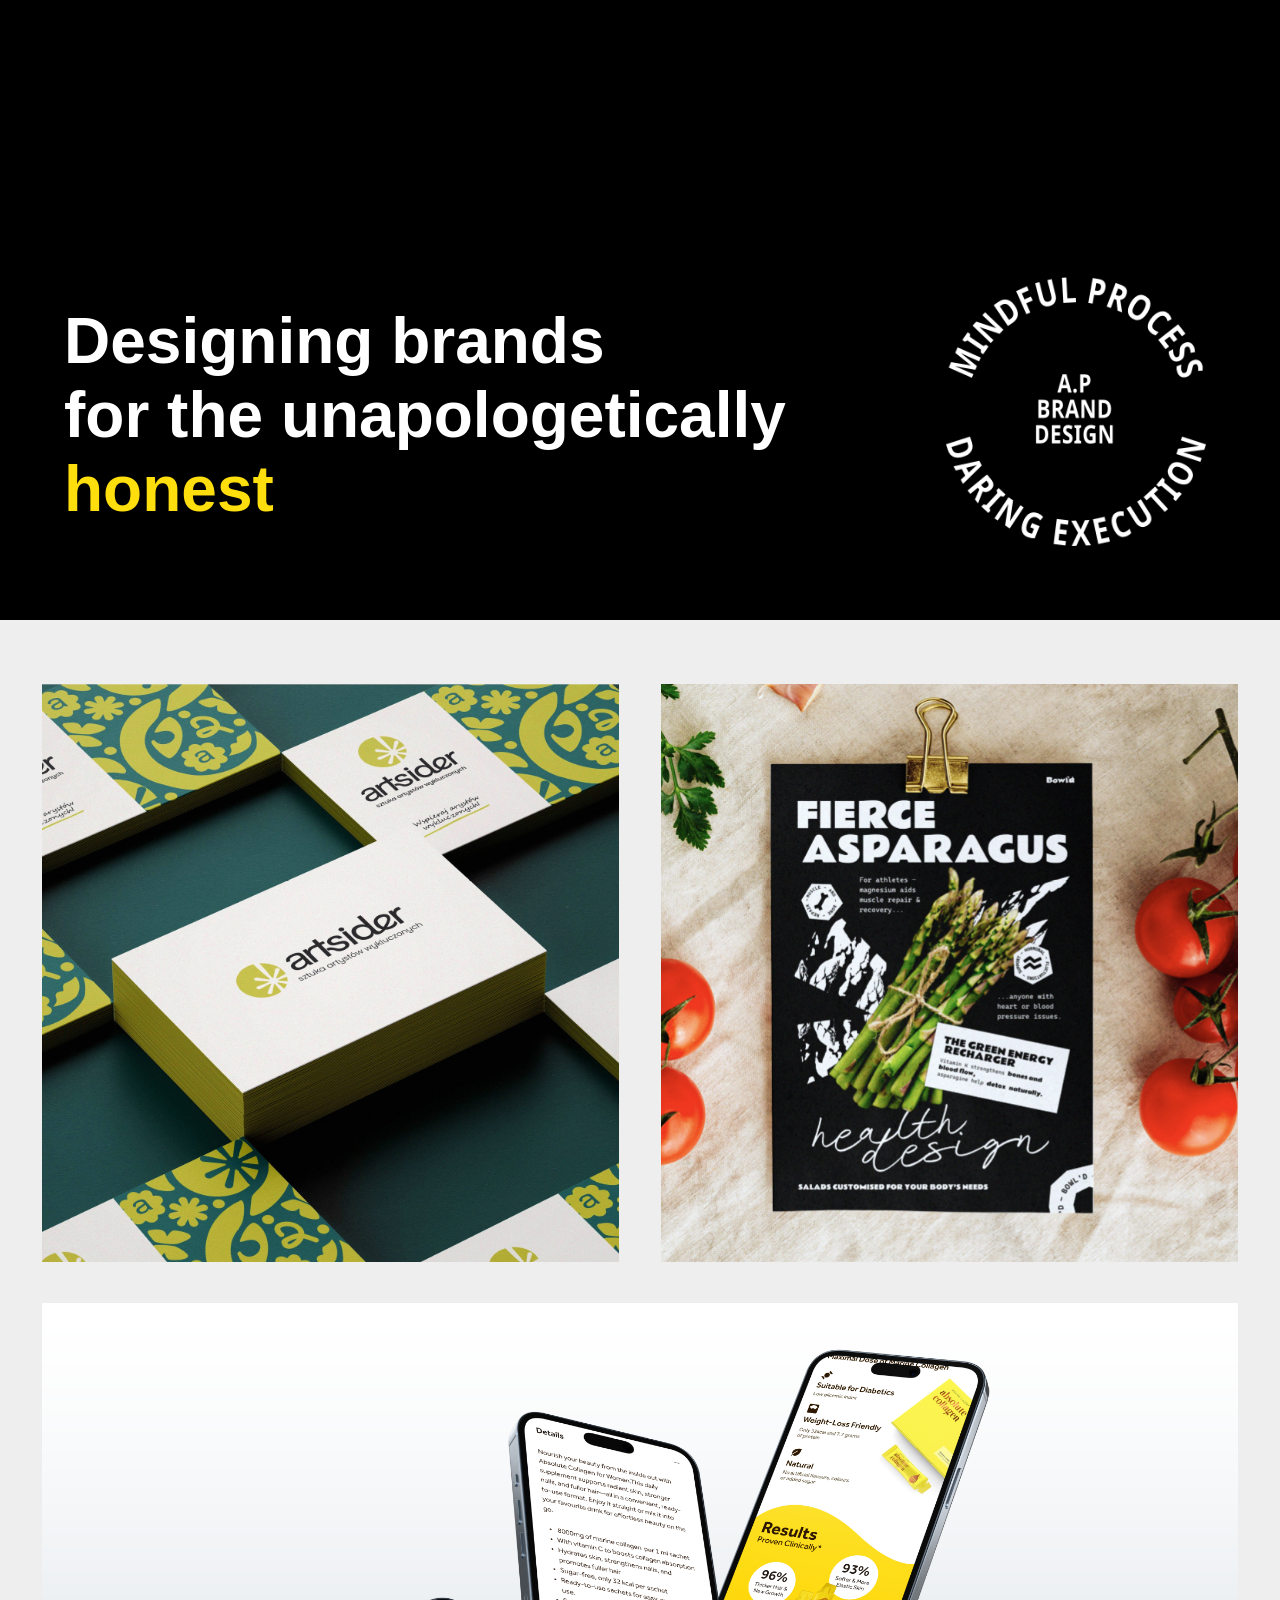
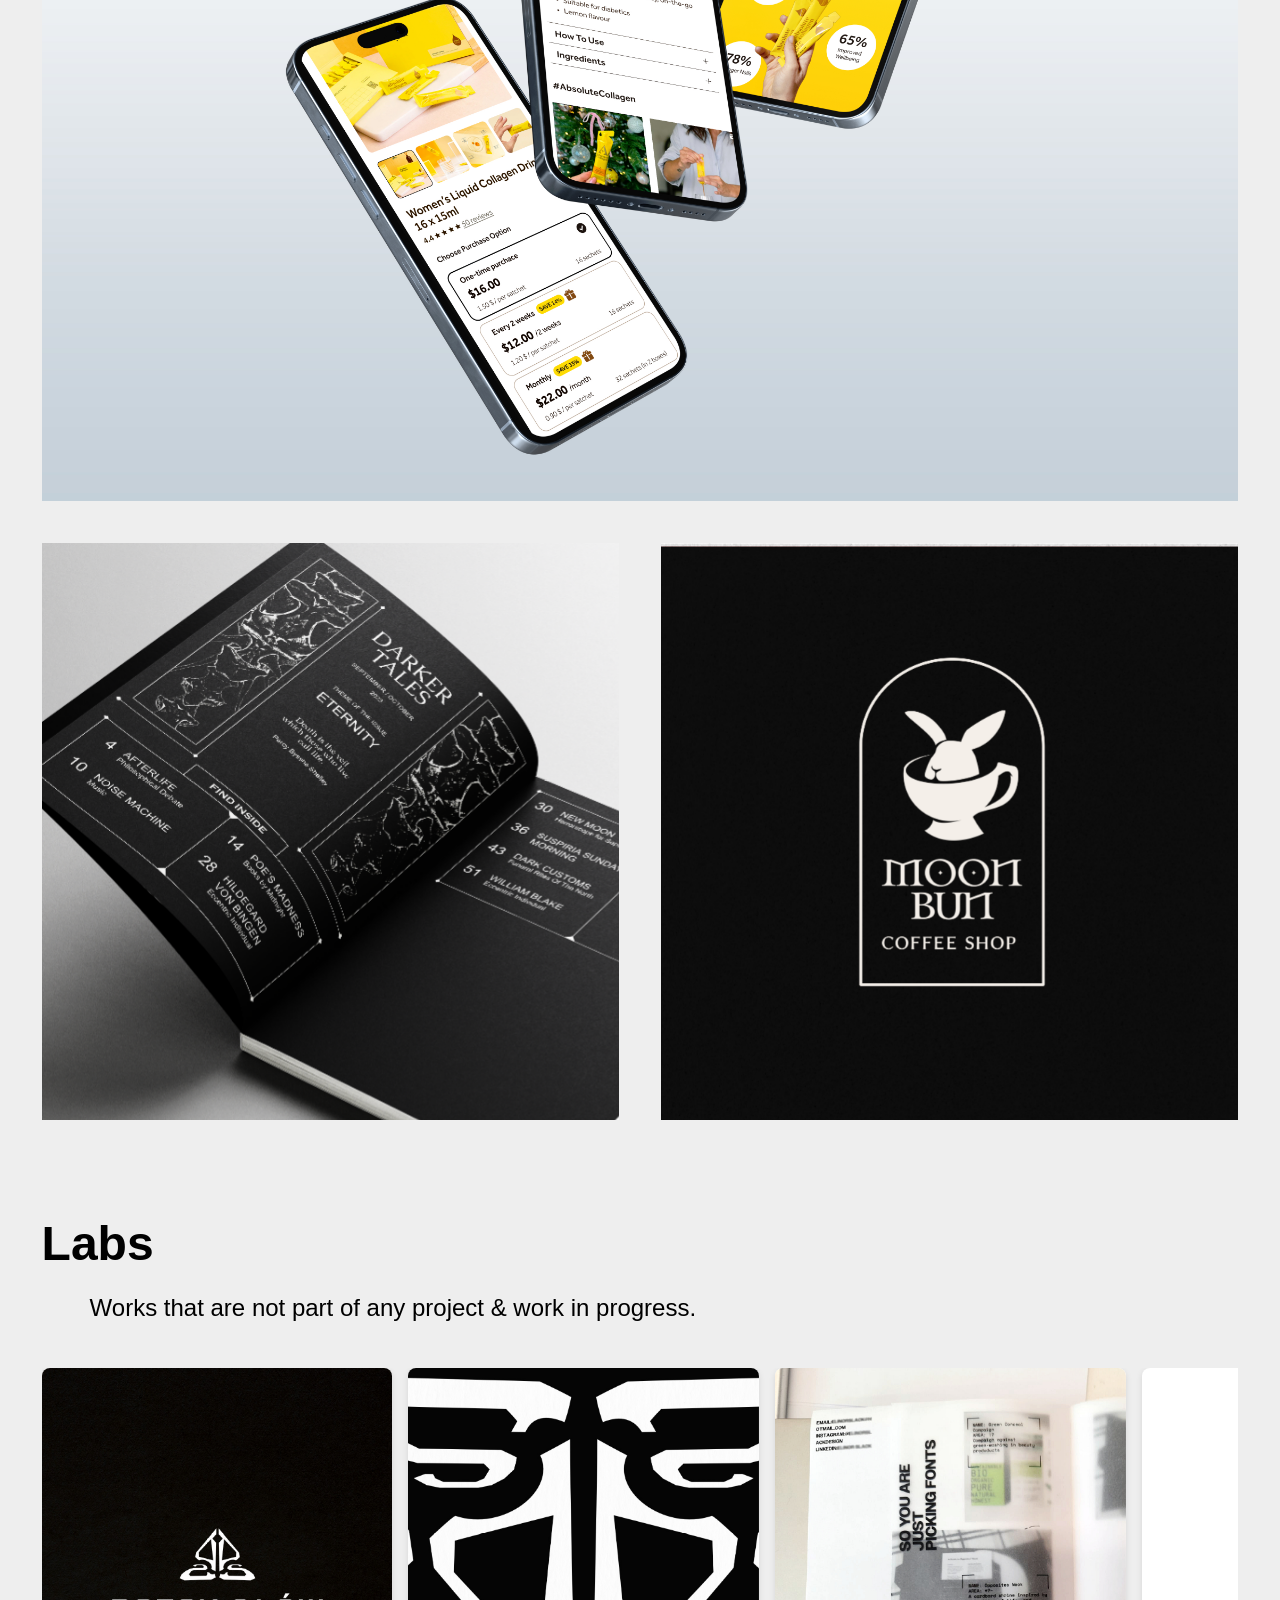
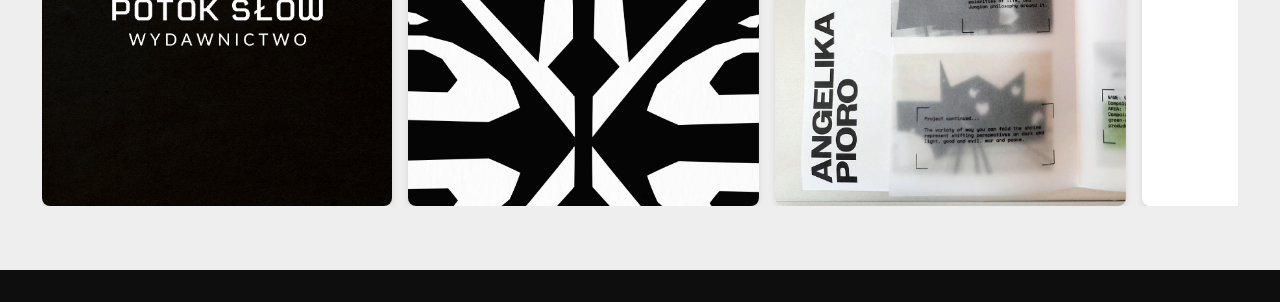
==== commit 7b2a28c9: "trying different logo position script" ====
--- a/index.html
+++ b/index.html
@@ -12,6 +12,7 @@
 
     <!-- Favicon for dark mode -->
     <link rel="icon" href="logo/favicon-white.svg" media="(prefers-color-scheme: dark)">
+    
    
 </head>
 <body>
@@ -23,6 +24,7 @@
             <div id="typing-text"></div>
         </div>
        -->
+    <script src="/portfolio/menu-loader.js"></script>
 
         <div class="header-wrapper black">
             <div class="wrapper">
@@ -59,7 +61,7 @@
        
     <div id="footer-placeholder"></div>
     <script src="/portfolio/footer-loader.js"></script>
-    <script src="/portfolio/menu-loader.js"></script>
+   
 
 </body>
 </html>
--- a/styles.css
+++ b/styles.css
@@ -110,7 +110,7 @@
 }
 
 .social-icon{
-  max-width: 32px;
+  max-width: 48px;
 }
 
 /* responsive for smaller screens */
@@ -147,7 +147,7 @@
     justify-content: space-between;
     align-items: center; /* center vertically based on content */
     padding: 1rem 2rem 1rem 1rem;
-    background-color: #eeeeee;
+    background-color: #000000;
     
     position: sticky;
     top: 0;
@@ -203,7 +203,7 @@
      font-family: 'Noto Sans', sans-serif;
     font-size: 1rem;
     text-decoration: none;
-    color: rgb(15, 15, 15);
+    color: rgb(255, 255, 255);
     transition: color 0.3s ease;
 }
  @media (max-width: 768px){
@@ -827,7 +827,7 @@
     line-height: 2rem;
     font-size: 1.2rem;
     font-weight: 500;
-   flex: 1;
+    flex: 1;
     
     
 
@@ -891,6 +891,29 @@
   transform: translateY(0);
 }
 
+
+/* AC styling section */
+
+.project-text-wrapper {
+    display: flex;
+    flex-direction: column;
+    padding-bottom: 3.4rem;
+
+    line-height: 1.6rem;
+    font-size: 1rem;
+    font-weight: 500;
+    flex: 1;
+    
+}
+
+.project-subtitle {
+    font-size: 1.2rem;
+    text-transform: uppercase;
+    font-weight: bold;
+    padding-bottom: 0.6rem;
+    padding-top:0.6rem;
+    
+}
 
 
 
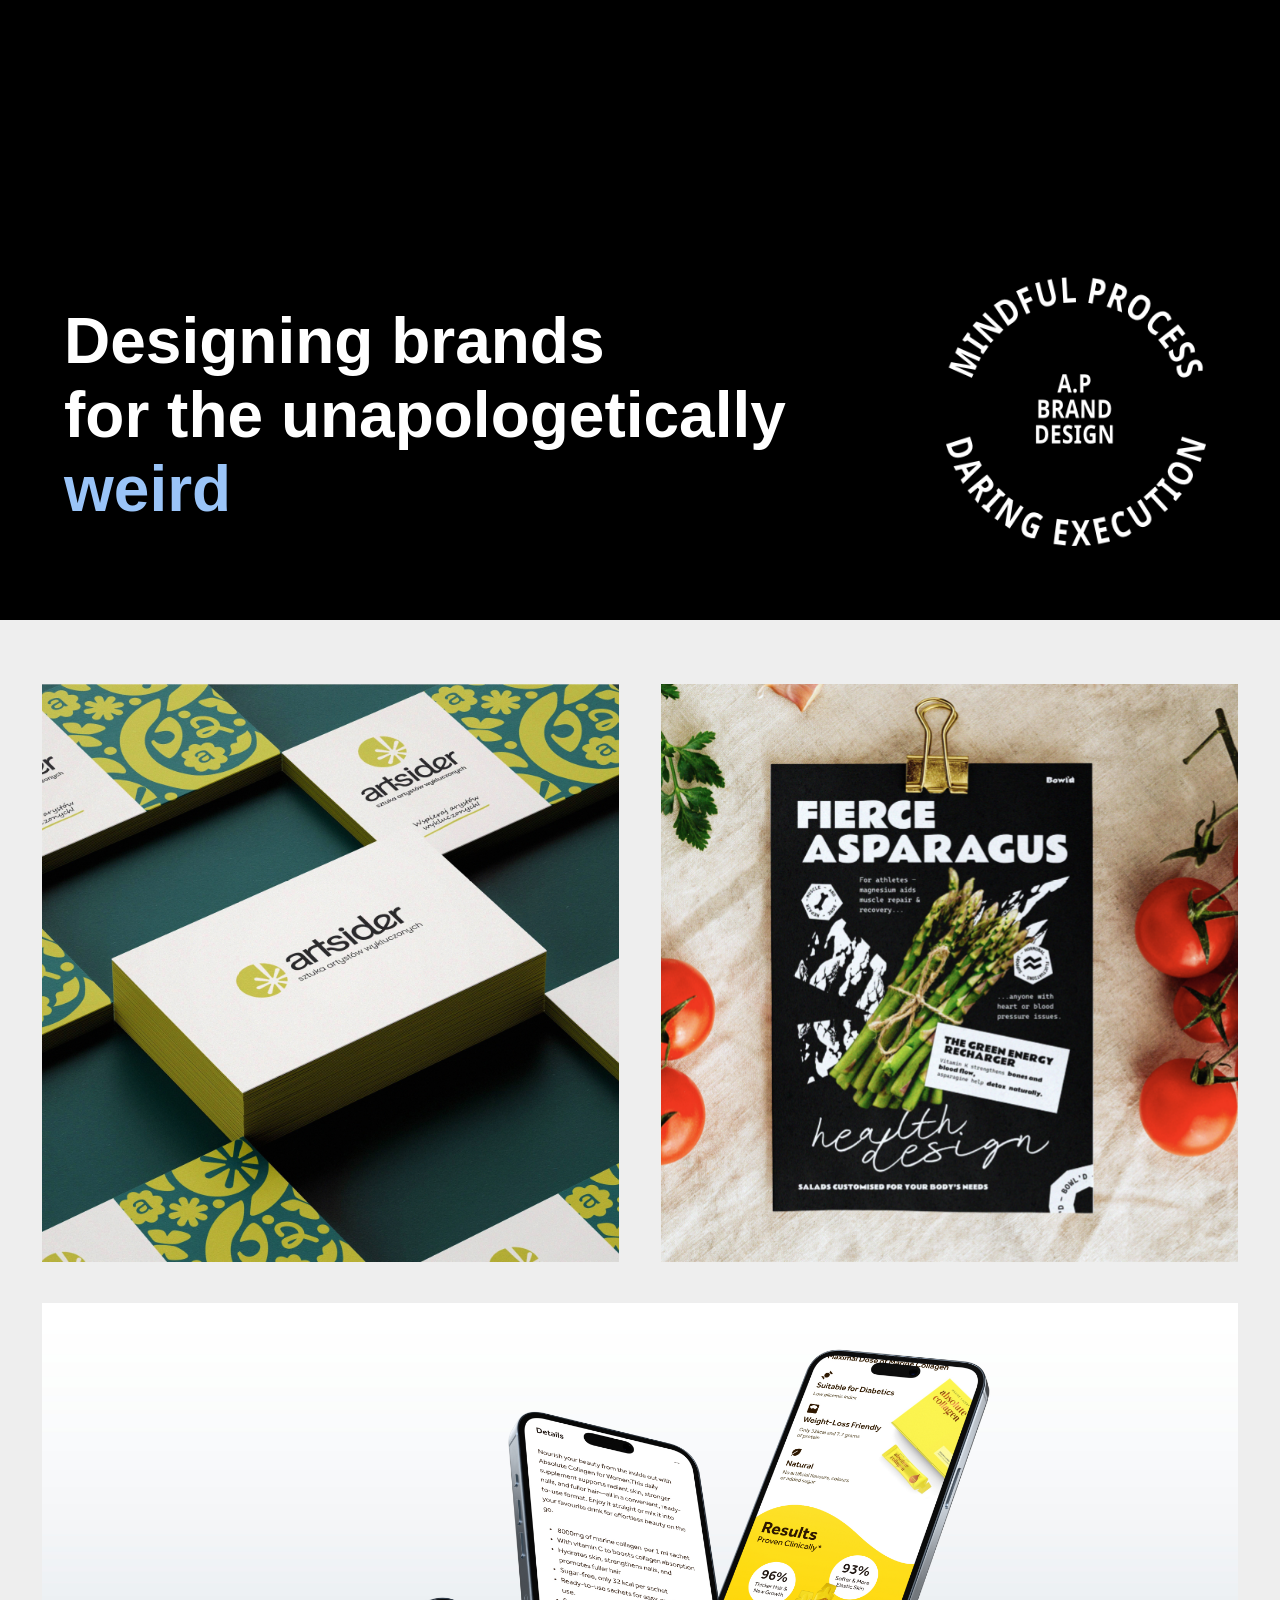
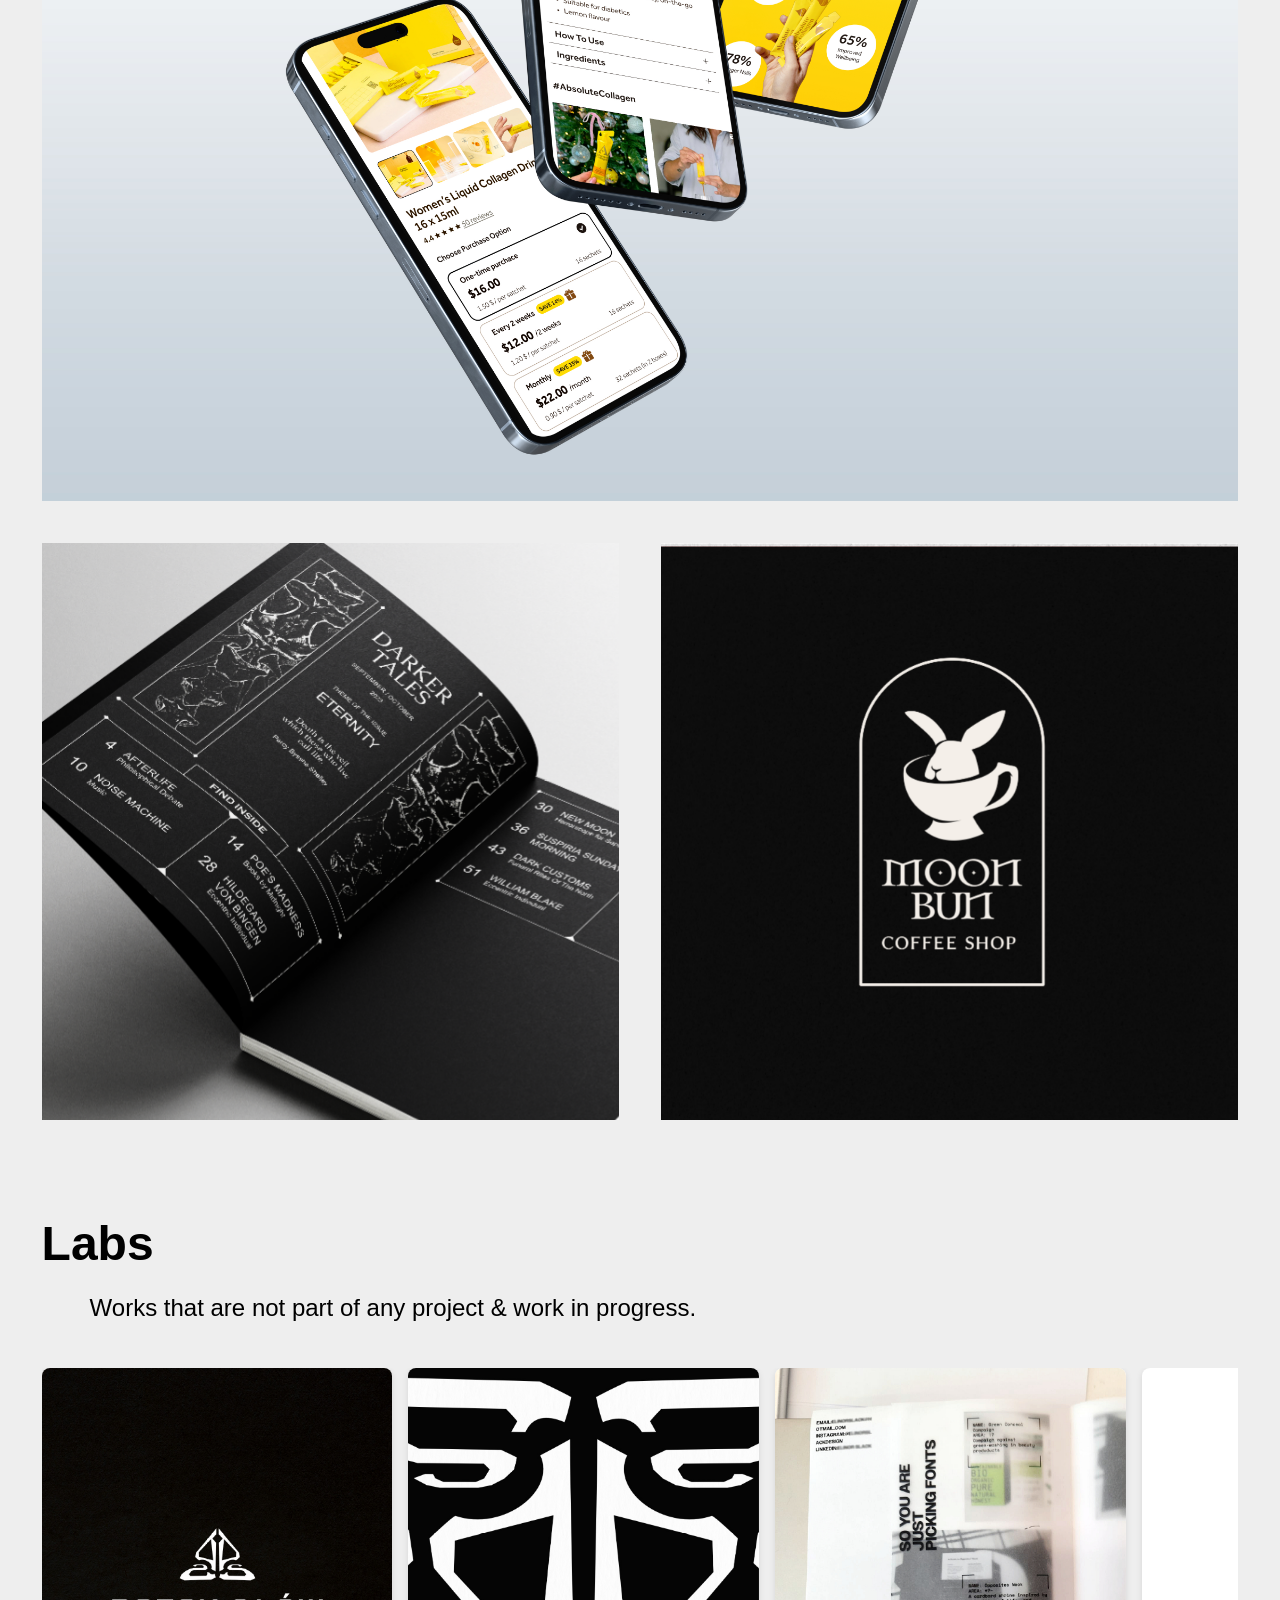
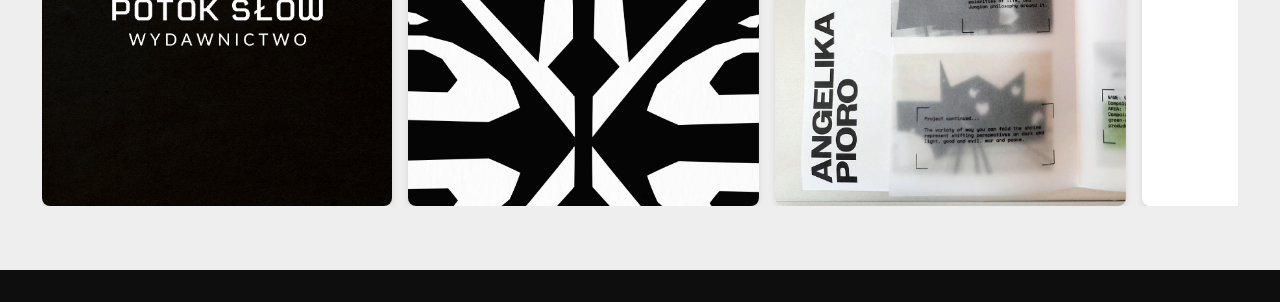
==== commit 1c69a34f: "aaaa i forgor" ====
--- a/index.html
+++ b/index.html
@@ -12,19 +12,11 @@
 
     <!-- Favicon for dark mode -->
     <link rel="icon" href="logo/favicon-white.svg" media="(prefers-color-scheme: dark)">
-    
    
 </head>
 <body>
     <div id="navbar"></div>
-   
-     <!-- just for now taken away
-        <section id="intro">
-        <div id="intro-container">
-            <div id="typing-text"></div>
-        </div>
-       -->
-    <script src="/portfolio/menu-loader.js"></script>
+
 
         <div class="header-wrapper black">
             <div class="wrapper">
@@ -61,7 +53,7 @@
        
     <div id="footer-placeholder"></div>
     <script src="/portfolio/footer-loader.js"></script>
-   
+    <script src="/portfolio/menu-loader.js"></script>
 
 </body>
 </html>
--- a/styles.css
+++ b/styles.css
@@ -162,7 +162,7 @@
 }
 
 #navbar .logo img {
-    content: url('/logo/initials-logo-black.png');
+    
     max-height: 42px;         /* Set a relative height that fits your navbar */
     width: auto;            /* Keep aspect ratio */
     padding-top: 0px;
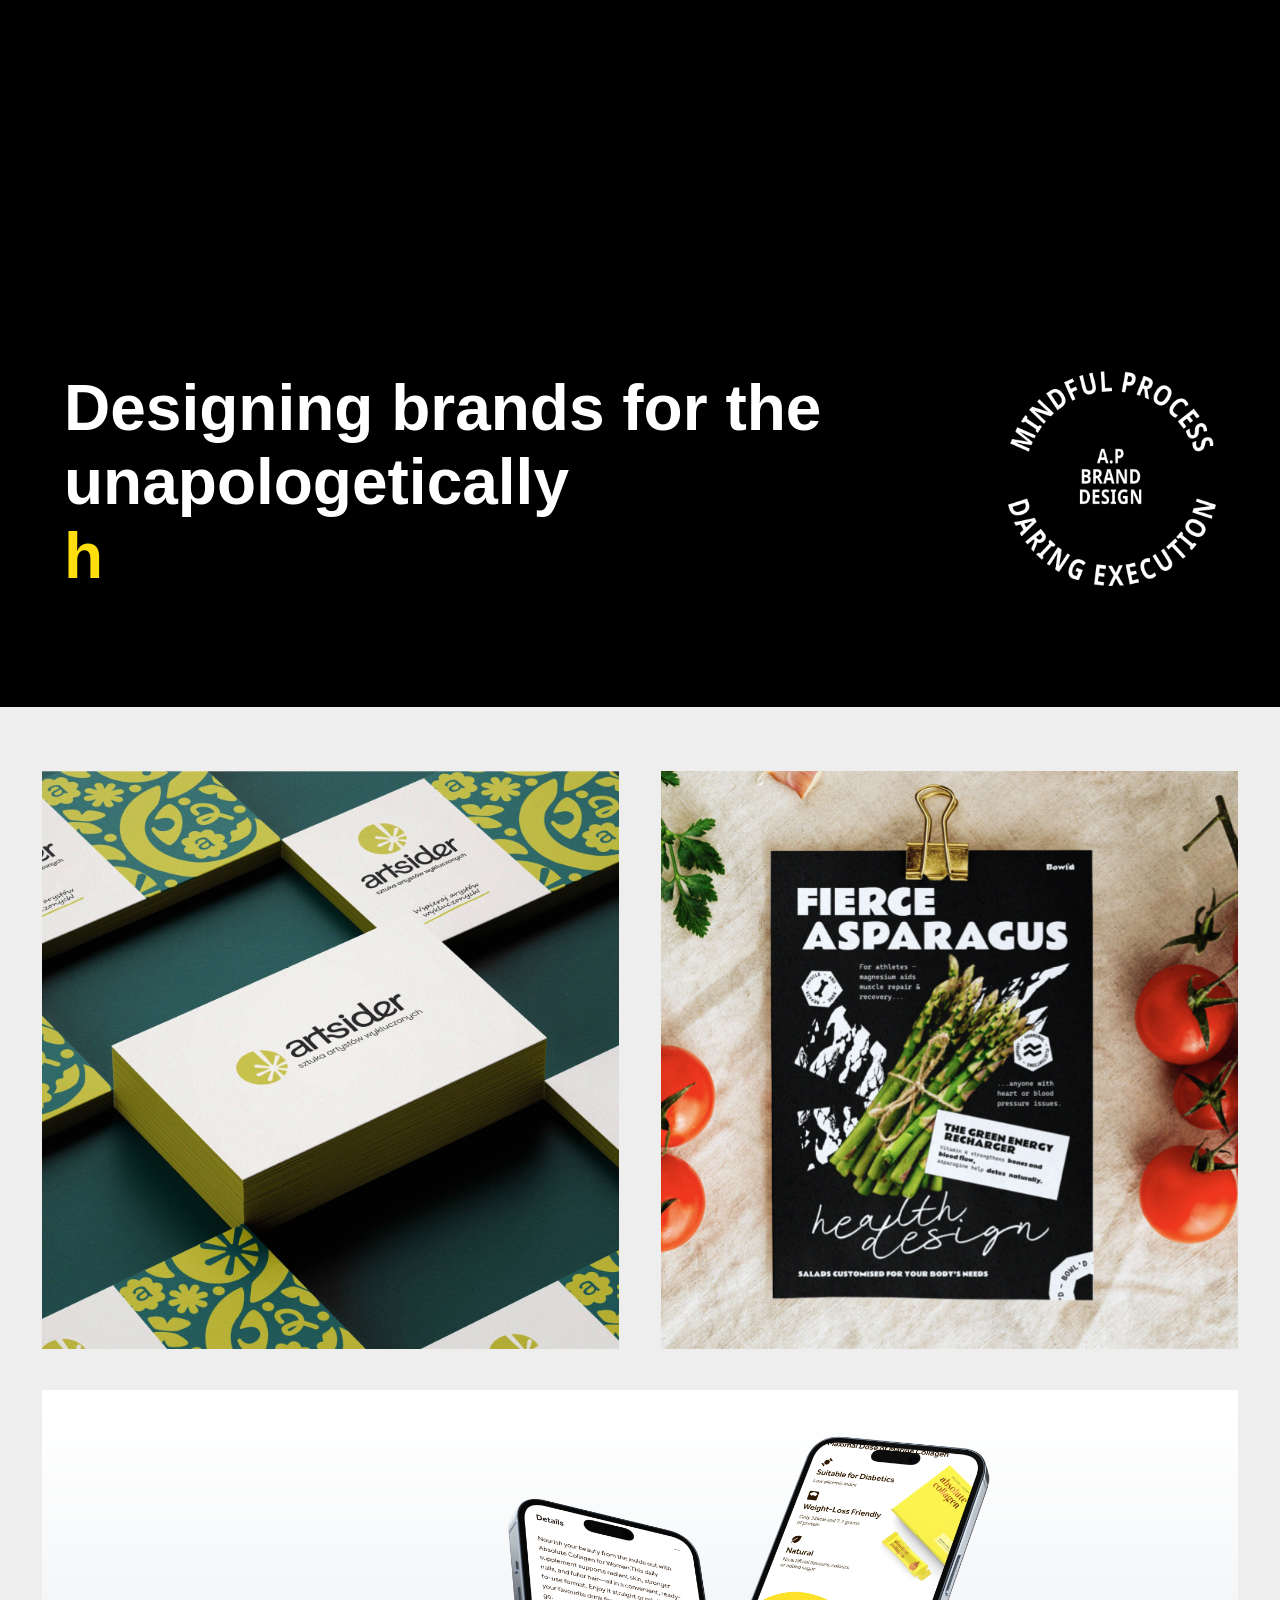
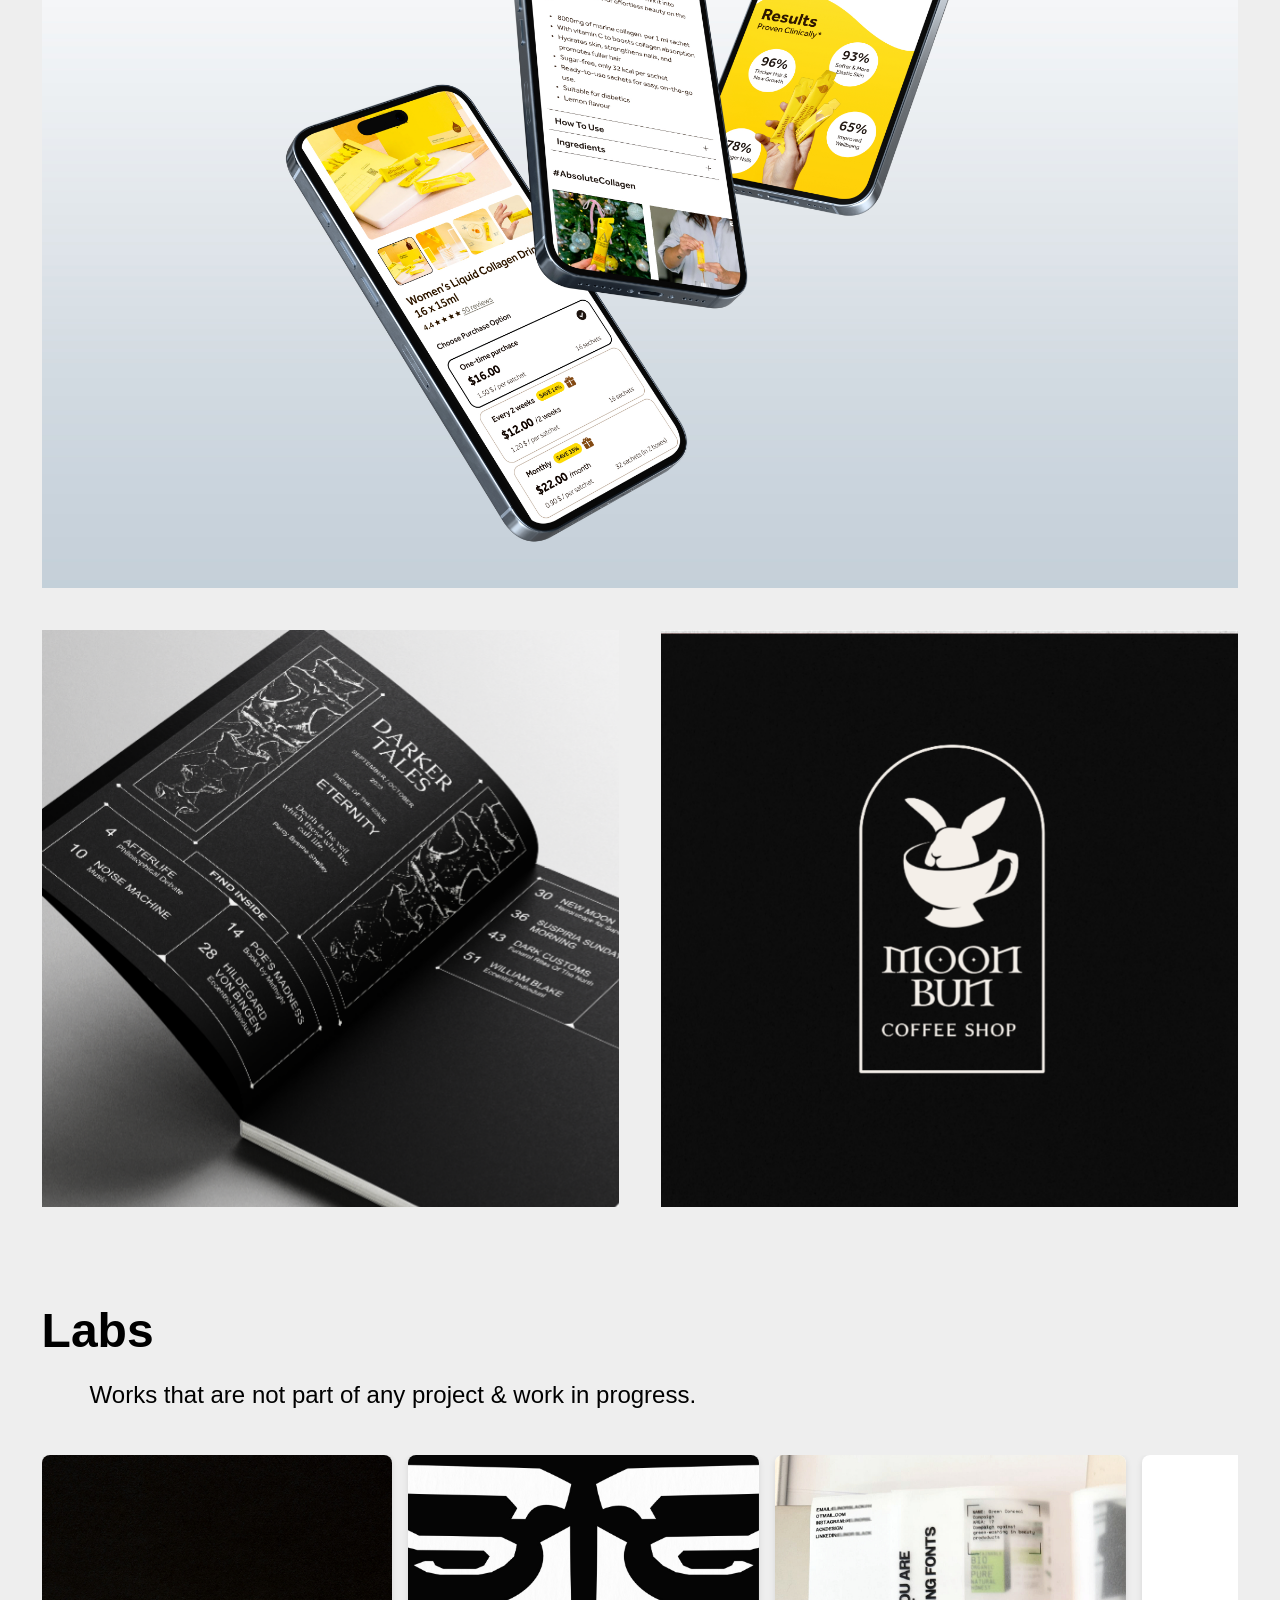
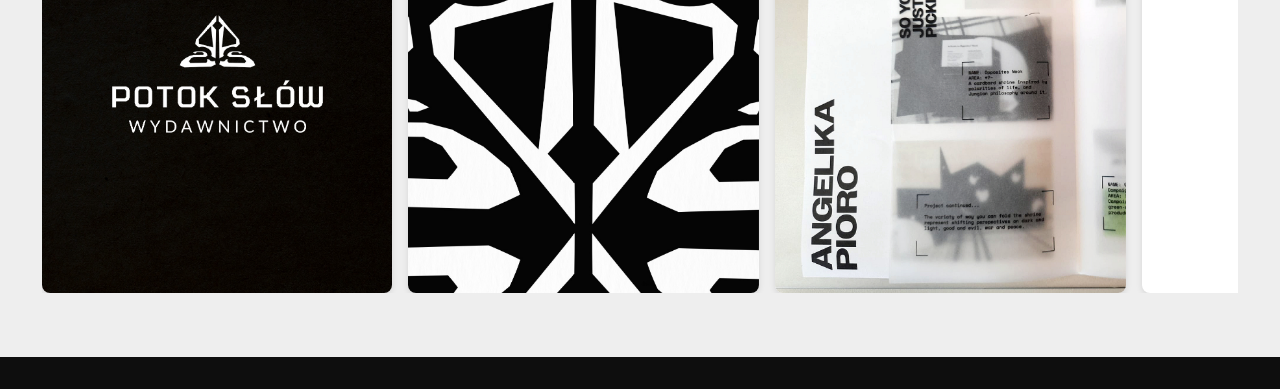
==== commit 4d410e6f: "Amazing bonek fix for banner" ====
--- a/index.html
+++ b/index.html
@@ -19,16 +19,19 @@
 
 
         <div class="header-wrapper black">
-            <div class="wrapper">
-                <!--<div class="title white"> Designing brands 
-                    <br>for the unapologetically 
-                    <br>weird </div> -->
-                    <div id="typing-text"></div>
-                    <script src="intro.js"></script>
+            <div class="banner">
+                <div class="wrapper">
+                    <!--<div class="title white"> Designing brands 
+                        <br>for the unapologetically 
+                        <br>weird </div> -->
+                        <div id="typing-text"></div>
+                        <script src="intro.js"></script>
+                </div>
+            
+                <div class="badge">
+                    <img src="badge-noto-sans.png">
+                </div>
             </div>
-           
-                <div class="badge"><img src="badge-noto-sans.png"></div>
-            
         </div>
         
 
--- a/styles.css
+++ b/styles.css
@@ -168,10 +168,6 @@
     padding-top: 0px;
     margin-left:0px;
     
-}
-
-body.page-contact #navbar .logo img {
-  content: url('/logo/initials-logo-white.png');
 }
 
 
@@ -345,13 +341,29 @@
 
 .header-wrapper{
     display: flex;
-    flex-direction:row;
-    justify-items:flex-end;
+    /* flex-direction:row; */
+    /* justify-items:flex-end; */
     gap:4rem;
-    padding-top: 14rem;
-    padding-bottom: 4rem;
+    height: 75vh;
+    align-items: flex-end;
+    /* padding-top: 14rem; */
+    /* padding-bottom: 4rem; */
     padding-left: 4rem;
-    padding-right: 4.6rem;
+    /* padding-right: 4.6rem; */
+    padding-right: 4rem;
+}
+
+@media (max-width: 768px) {
+    .header-wrapper{
+        display: flex;
+        /* flex-direction:row; */
+        justify-items:flex-end;
+        padding-top: 5rem;
+        /* padding-bottom: 2rem; */
+        padding-left: 1rem;
+        /* padding-right: 4.6rem; */
+        padding-right: 1rem;
+    }
 }
 
 .header-wrapper.black{
@@ -359,8 +371,41 @@
 }
 
 .wrapper{
-    flex-grow: 1;
-    min-height: 300px;
+    display: flex;
+    height: 17rem;
+    /* flex-grow: 1; */
+    align-items: flex-start;
+    /* min-height: 17rem; */
+}
+
+@media (max-width: 768px) {
+    .wrapper{
+        display: flex;
+        /* flex-grow: 1; */
+        align-items: flex-start;
+        justify-content: center;
+        height: 14rem;
+    }
+}
+
+
+.banner{
+    display: flex;
+    width: 100%;
+    flex-direction: row;
+    gap: 2rem;
+    padding-bottom: 4rem;
+}
+
+@media (max-width: 768px) {
+    .banner {
+        display: flex;
+        width: 100%;
+        flex-direction: column-reverse;
+        justify-content: center;
+        padding-bottom: 2rem;
+    }
+   
 }
 
 .title {
@@ -383,17 +428,39 @@
 }
 
 .badge{
-    margin-left: auto;      /* push to right */
+    /* margin-left: auto;      push to right */
     display: flex;          /* make badge a flex container */
-    flex-direction: column; /* vertical stacking */
+    /* flex-direction: column; vertical stacking */
     justify-content: flex-end; /* push image to bottom of badge div */
+    width: 100%;
   
 }
 
+@media (max-width: 768px) {
+    .badge {
+        display: flex;
+        justify-content: center;
+        width: 100%;
+    }
+   
+}
+
 .badge img{
-     width: 260px;
-     bottom: 0;
-     padding-bottom: 10px;
+     width: auto;
+     max-height: 215px;
+     height: auto;
+     max-width: 100%;
+     object-fit: contain;
+     /* bottom: 0; */
+     /* padding-bottom: 10px; */
+}
+
+@media (max-width: 768px) {
+    .badge img{
+        width: auto;
+        max-height: 180px;
+    }
+   
 }
 
 /*for js lightbox(large image ) effect */
@@ -928,21 +995,30 @@
 
 /* Text block */
 #typing-text {
-    line-height: 4*1.2rem;
+    display: flex;
+    justify-content: flex-start;
+    align-items: flex-start;
+    flex-direction: column;
+    /* line-height: 4*1.2rem; */
     font-size: 4rem;
     font-weight: bold;
-    padding-bottom: 0rem;
-    padding-top:3rem;
+    height: 16.8rem;
+    /* width: 750px; */
+    flex: 0 0 65vw;
+    /* padding-bottom: 0rem; */
+    /* padding-top:3rem; */
 
     color:#fff;
-    white-space: pre-wrap; /* Ensure text wraps to the next line */
+    white-space: normal; 
 }
 
 @media (max-width: 768px) {
     #typing-text {
-        font-size: 7vw; /* Increase font size for small screens */
-        padding: 10px; /* Add padding for better spacing */
-        max-width: 100%; 
+        font-size: 2.8rem; /* Increase font size for small screens */
+        white-space: normal;
+        text-align: center;
+        align-items: center;
+        height: 12.6rem;
     }
 }
 
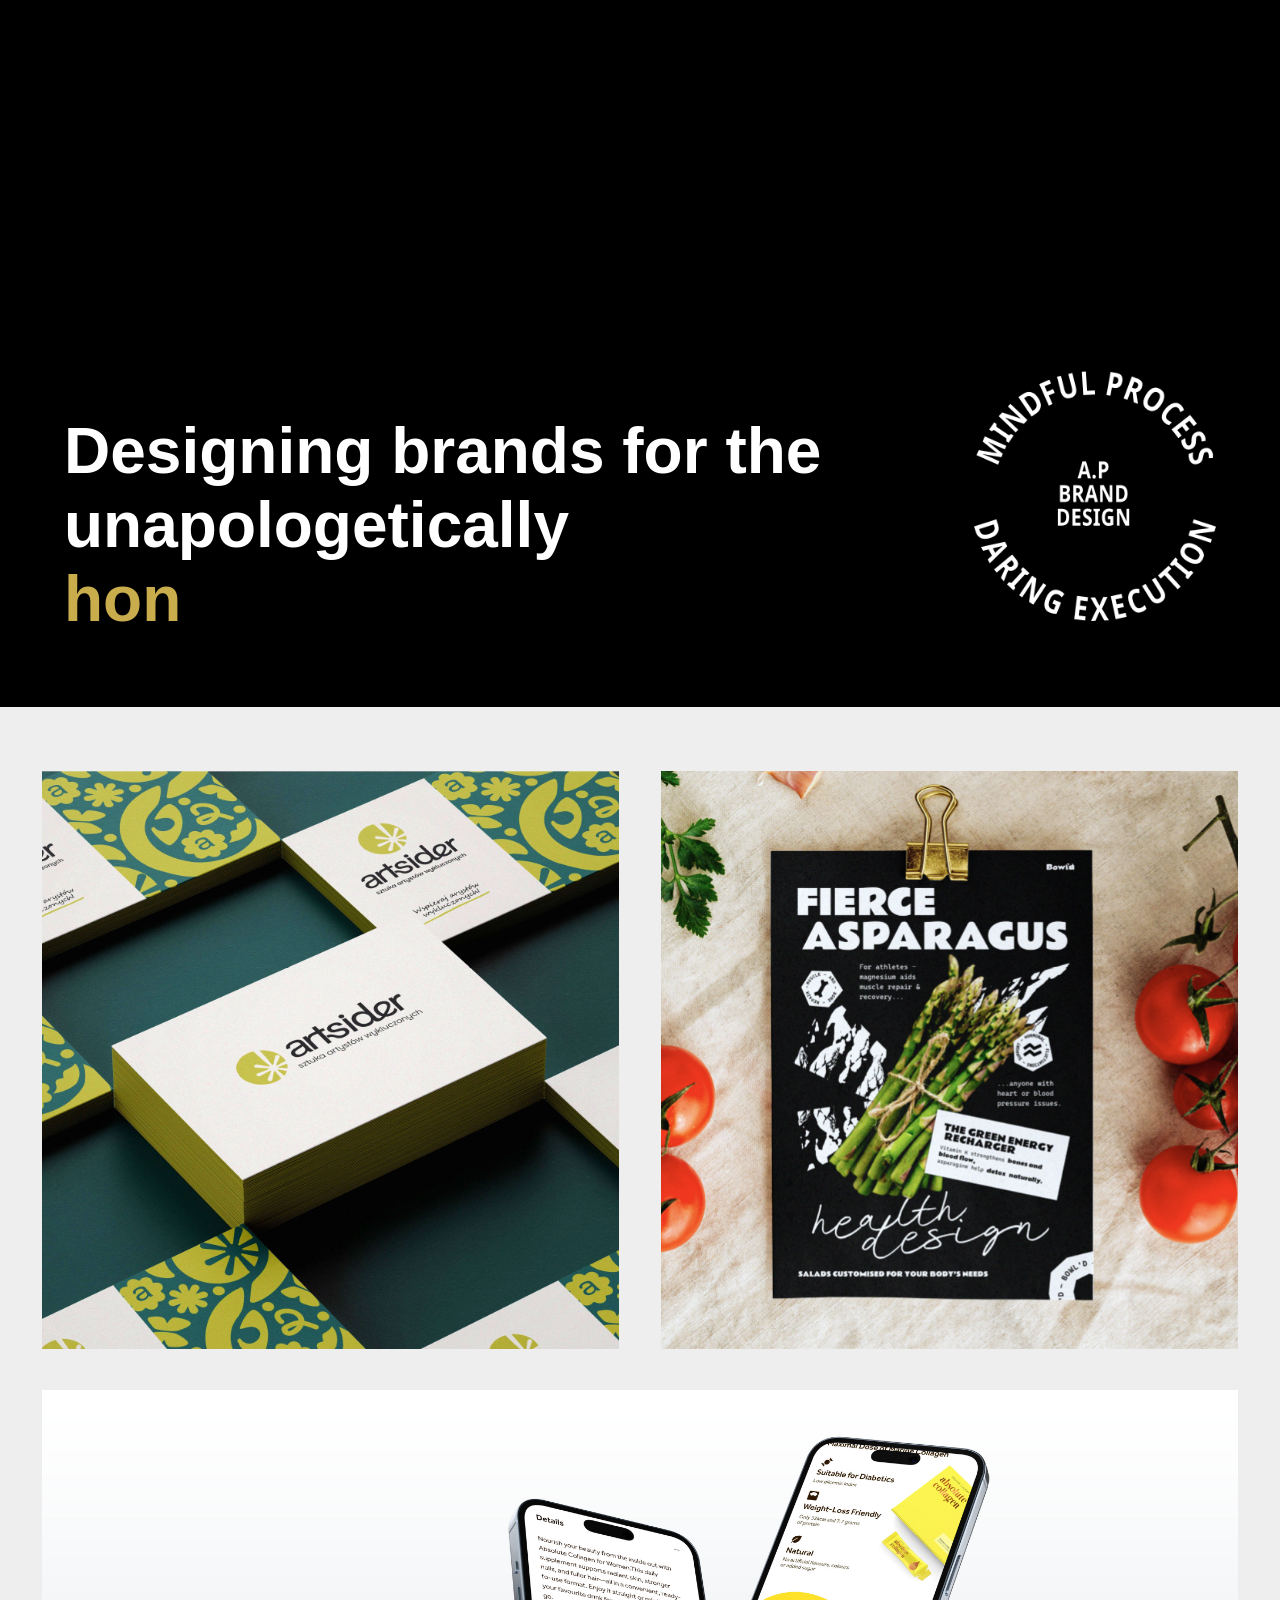
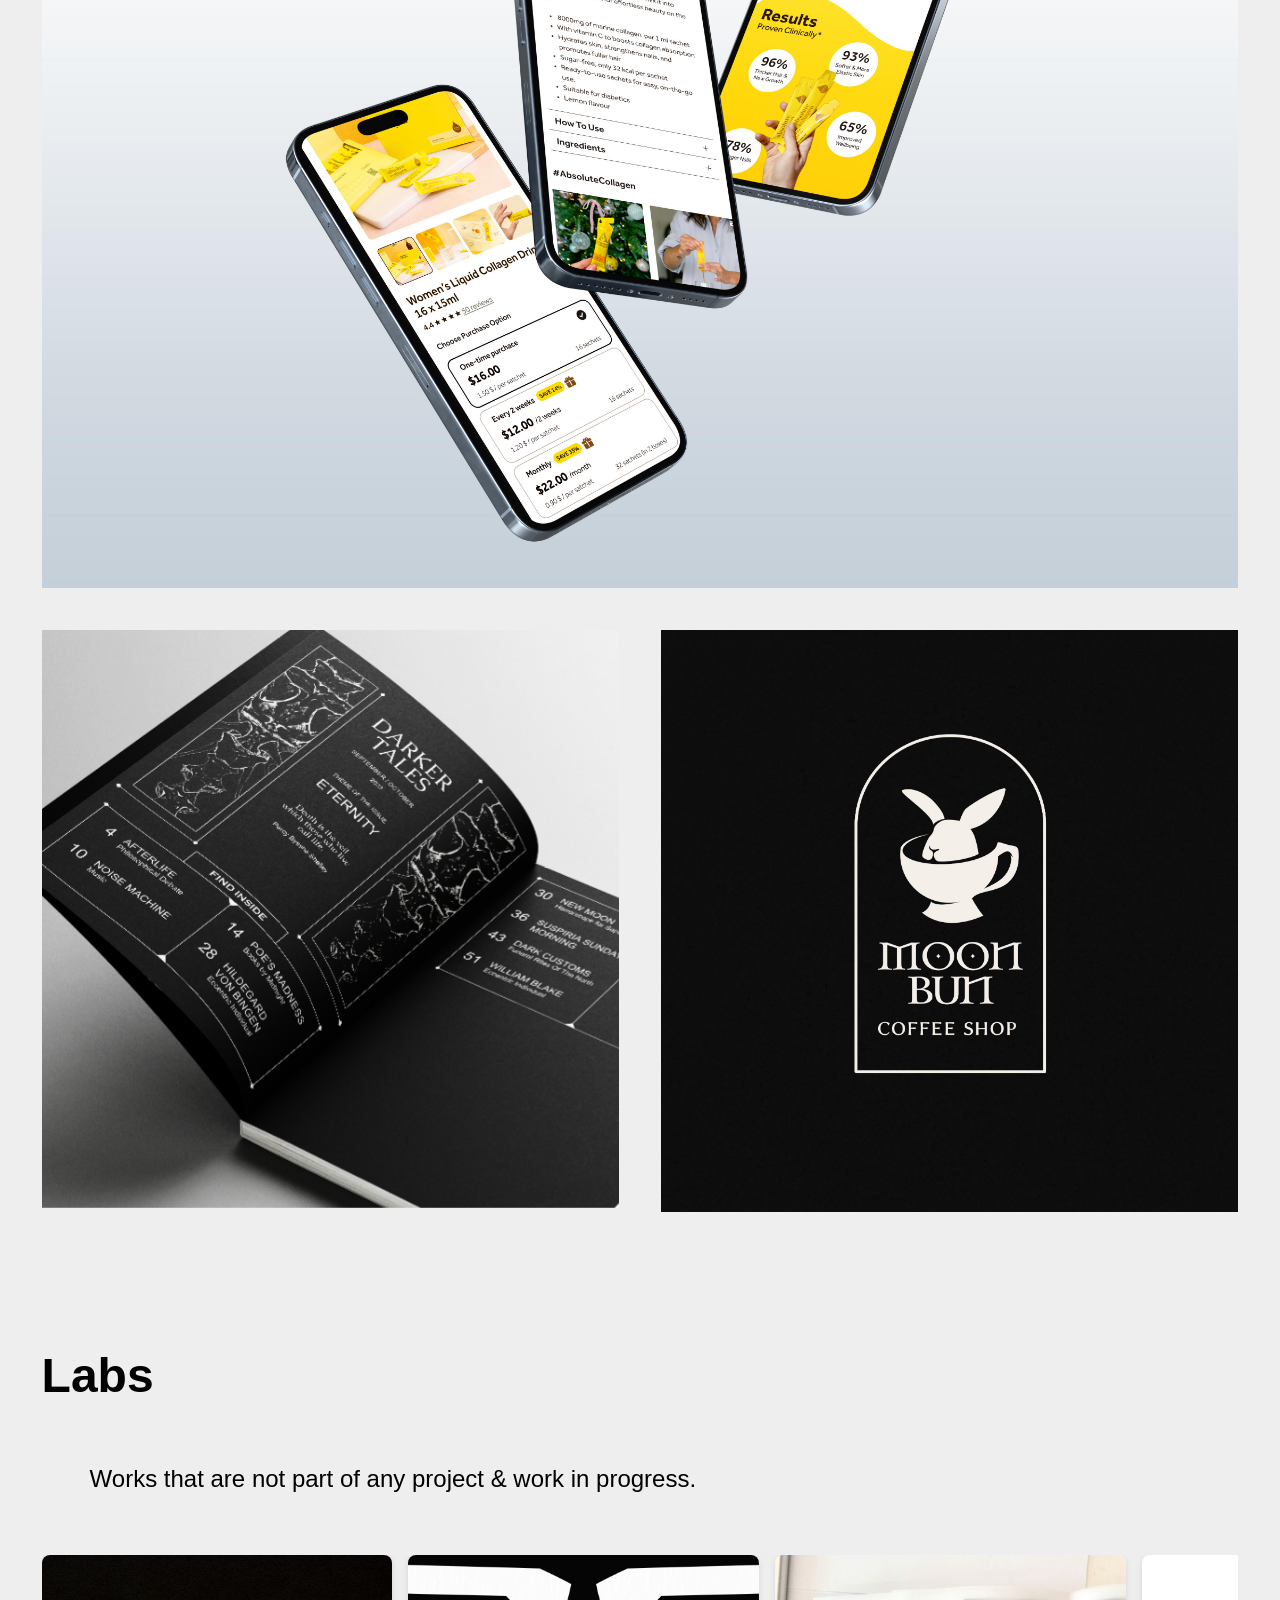
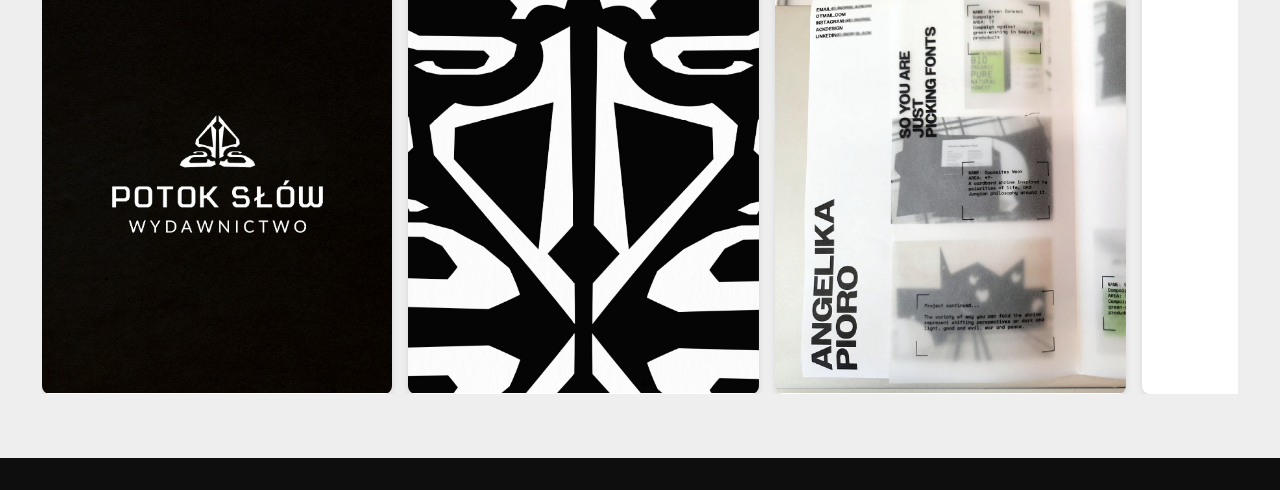
==== commit 0b870afa: "seo optimising index" ====
--- a/index.html
+++ b/index.html
@@ -4,7 +4,11 @@
     
     <meta charset="UTF-8">
     <meta name="viewport" content="width=device-width, initial-scale=1.0">
-    <title>Portfolio - Home</title>
+    <link rel="preconnect" href="https://fonts.googleapis.com">
+    <link rel="preconnect" href="https://fonts.gstatic.com" crossorigin>
+
+    <title>Angelika Pióro Branding & Design</title>
+    <meta name="description" content="Portfolio of Angelika Pióro, junior graphic designer specializing in branding, UX/UI, social media, and digital content design.">
     <link href="https://fonts.googleapis.com/css2?family=Urbanist:wght@400;500;700&display=swap" rel="stylesheet">
     <link rel="stylesheet" href="styles.css">
     <!-- Favicon for light mode -->
@@ -24,12 +28,12 @@
                     <!--<div class="title white"> Designing brands 
                         <br>for the unapologetically 
                         <br>weird </div> -->
-                        <div id="typing-text"></div>
-                        <script src="intro.js"></script>
+                        <h1 id="typing-text"></h1>
+                       
                 </div>
             
                 <div class="badge">
-                    <img src="badge-noto-sans.png">
+                    <img src="badge-noto-sans.png" alt="Badge reading 'Mindful process, daring execution'">
                 </div>
             </div>
         </div>
@@ -39,24 +43,21 @@
         <div class="grid-container" id="grid-container">
             <!-- Tiles will be dynamically added here -->
         </div>
-    <div class="project-title-index">Labs</div>
-    <div class="text-index">Works that are not part of any project & work in progress.</div>
+    <h2 class="project-title-index">Labs</h2>
+    <p class="text-index">Works that are not part of any project & work in progress.</p>
         <div class="gallery-container" id="gallery">
             <div class="gallery" id="galleryInner"></div>
         </div>
 
     </section>
-
-    <script src="homepage-projects.js"></script>
-
-
-
-    <script src="gallery.js"></script>
-
        
     <div id="footer-placeholder"></div>
-    <script src="/portfolio/footer-loader.js"></script>
-    <script src="/portfolio/menu-loader.js"></script>
+
+    <script src="intro.js"></script>
+    <script src="homepage-projects.js"></script>
+    <script src="gallery.js"></script>
+    <script src="/portfolio/footer-loader.js"  defer></script>
+    <script src="/portfolio/menu-loader.js"  defer></script>
 
 </body>
 </html>
--- a/styles.css
+++ b/styles.css
@@ -173,8 +173,8 @@
 
 
  @media (max-width: 768px) {
-    .logo img{
-    max-height: 34px;         /* Set a relative height that fits your navbar */
+    #navbar .logo img {
+    max-height: 38px;         /* Set a relative height that fits your navbar */
     width: auto;            /* Keep aspect ratio */
     padding-top: 0px;
     margin-left:0px;
@@ -244,21 +244,29 @@
 }
 .button {
 
-    font-family: Urbanist;
-    font-size: 20px;
-    color: #000;
-    background: transparent;   /* initial background */
-    text-decoration: none;     /* remove underline */
-    
-    width: fit-content;
-    display: flex;
-    padding: 15px 19px;
-    justify-content: center;
-    align-items: center;
-
-    gap: 10px;
-
-    border: 1.4px solid #323232;
+    font-family: 'Noto Sans';
+    background-color: #0e0e0e;
+  border: 1px solid transparent;
+  border-radius: .75rem;
+  box-sizing: border-box;
+  color: #FFFFFF;
+  cursor: pointer;
+  flex: 0 0 auto;
+    font-size: 1.125rem;
+  font-weight: 400;
+  line-height: 1.5rem;
+  padding: 1.25rem 1.25rem;
+  text-align: center;
+  text-decoration: none #6B7280 solid;
+  text-decoration-thickness: auto;
+  transition-duration: .2s;
+  transition-property: background-color,border-color,color,fill,stroke;
+  transition-timing-function: cubic-bezier(.4, 0, 0.2, 1);
+  user-select: none;
+  -webkit-user-select: none;
+  touch-action: manipulation;
+  width: auto;
+
 }
 
 .button:hover,
@@ -356,9 +364,10 @@
 @media (max-width: 768px) {
     .header-wrapper{
         display: flex;
+        height: 60vh;
         /* flex-direction:row; */
         justify-items:flex-end;
-        padding-top: 5rem;
+        padding-top: 2rem;
         /* padding-bottom: 2rem; */
         padding-left: 1rem;
         /* padding-right: 4.6rem; */
@@ -447,7 +456,7 @@
 
 .badge img{
      width: auto;
-     max-height: 215px;
+     max-height: 250px;
      height: auto;
      max-width: 100%;
      object-fit: contain;
@@ -458,7 +467,7 @@
 @media (max-width: 768px) {
     .badge img{
         width: auto;
-        max-height: 180px;
+        max-height: 130px;
     }
    
 }
@@ -1014,7 +1023,7 @@
 
 @media (max-width: 768px) {
     #typing-text {
-        font-size: 2.8rem; /* Increase font size for small screens */
+        font-size: 2.25rem; /* Increase font size for small screens */
         white-space: normal;
         text-align: center;
         align-items: center;
@@ -1024,23 +1033,23 @@
 
 /* For the highlighted last word "sensible" */
 .highlight-sensible {
-    color: #fede0c;
+    color: #c9ac4c;
 }
 
 .highlight-creative {
-    color: #9ac4f8;
+    color: #6d99db;
 }
 
 .highlight-fun {
-    color: #d44ef9 ;
+    color: #d09cee ;
 }
 
 .highlight-boonka {
-    color: #550a26;
+    color: #941a47;
 }
 
 .highlight-lizzanka {
-    color: #6aba01;
+    color: #778ffa;
 }
 
 .content-project {
